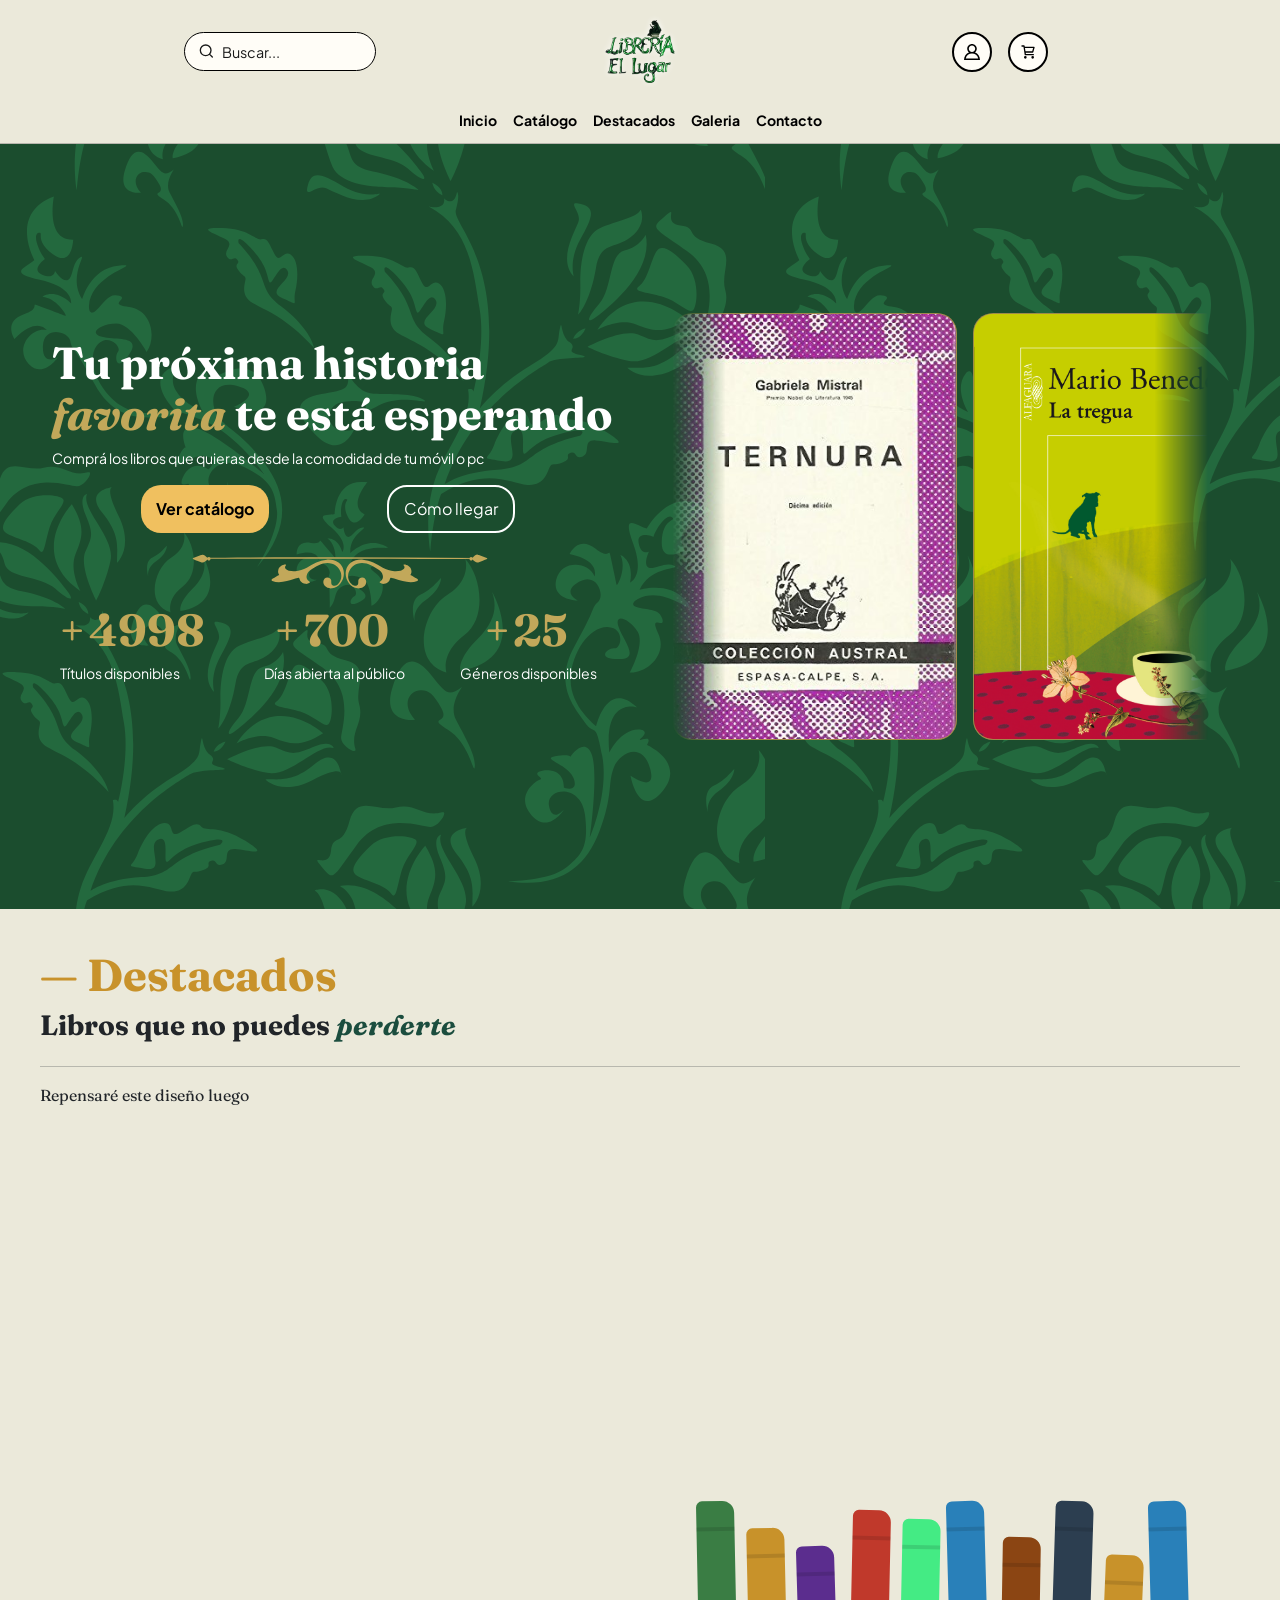
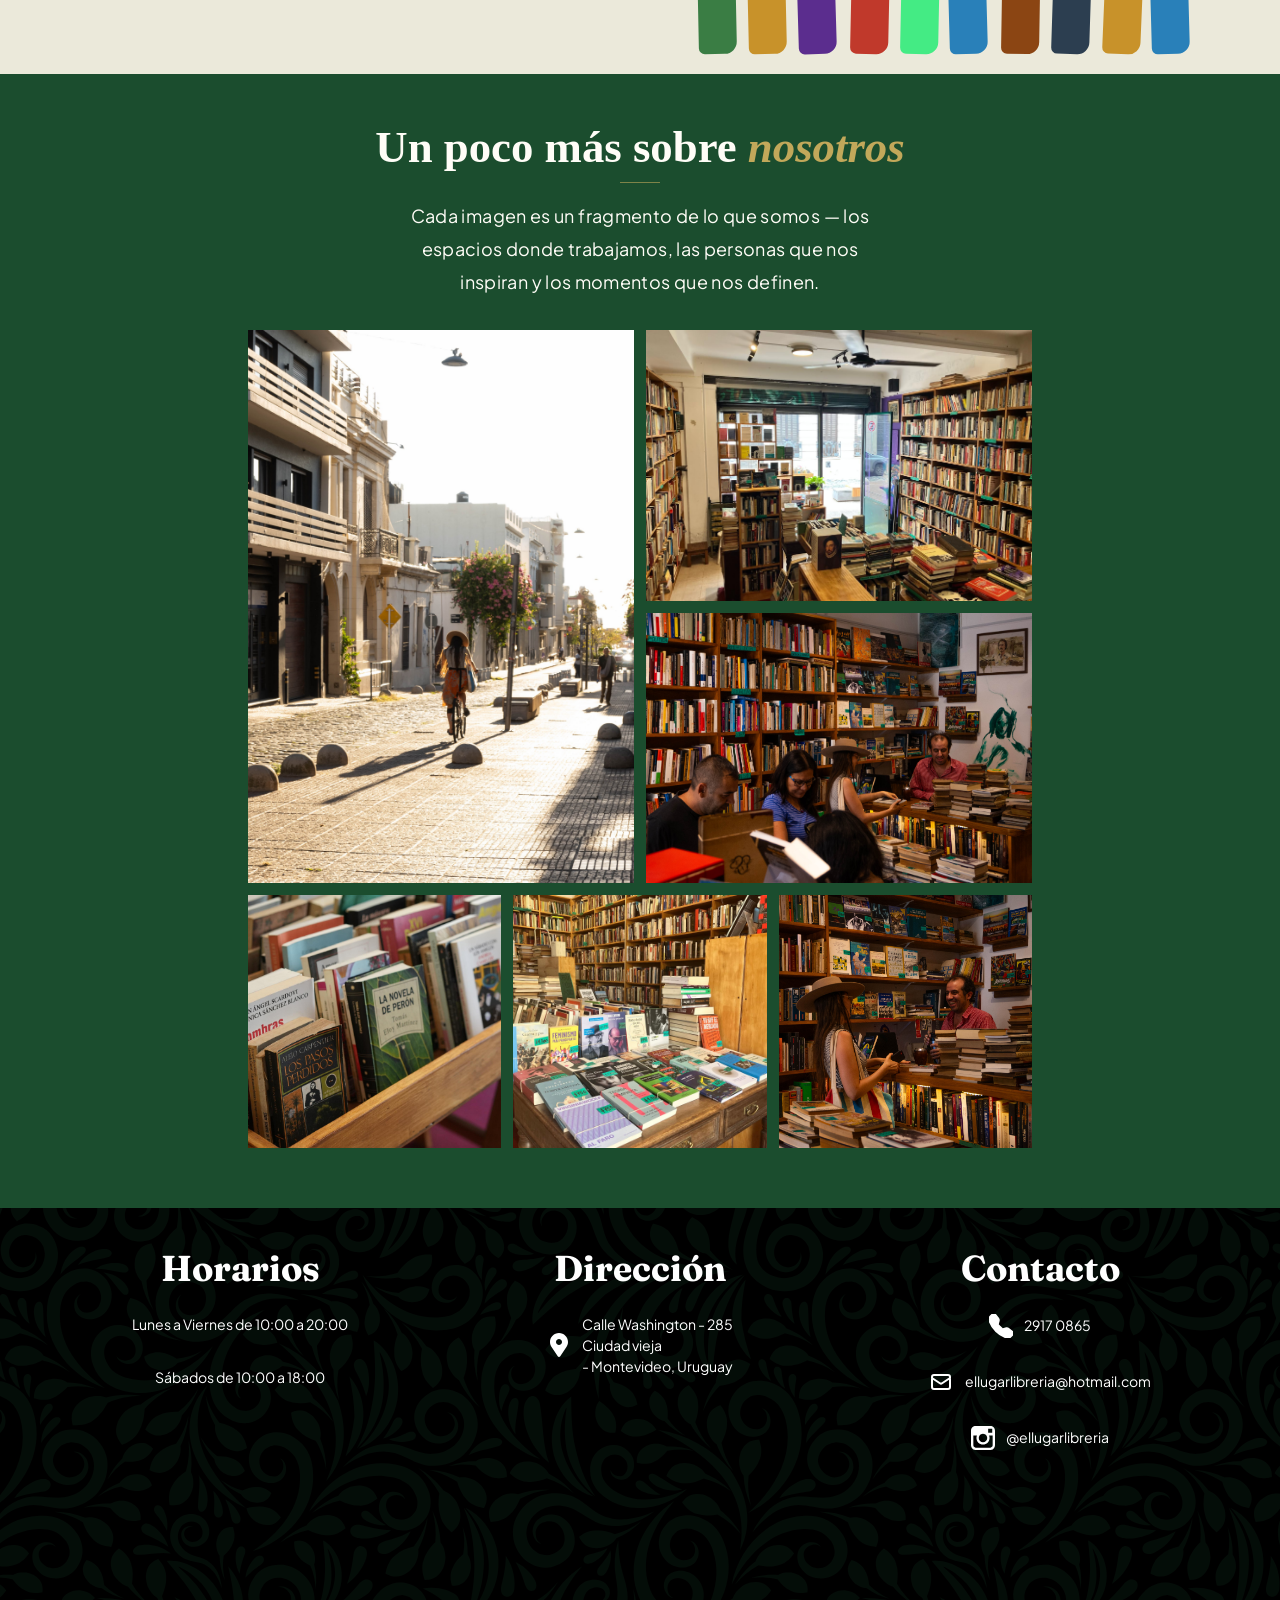
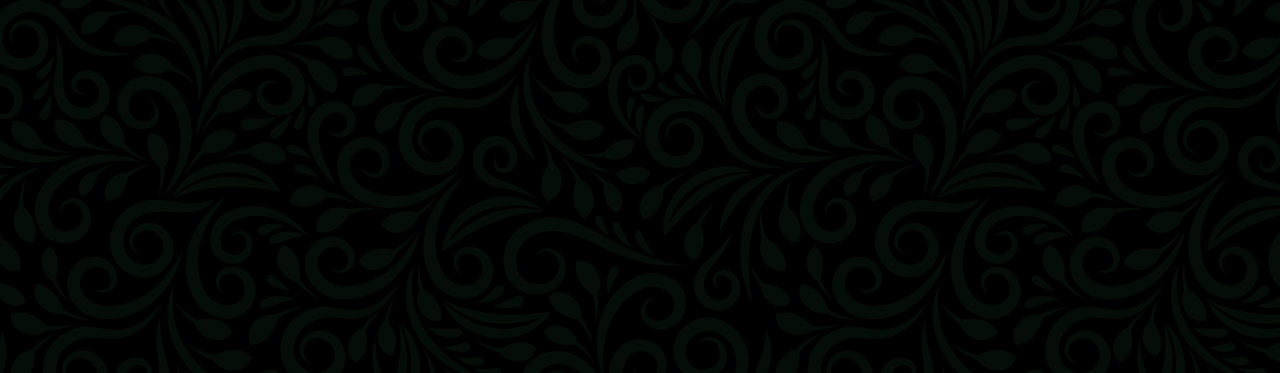
==== docs/index.html @ 85ec0be9 "Added description box for books" ====
<!DOCTYPE html>
<html lang="en">
<head>
    <meta charset="UTF-8">
    <meta name="viewport" content="width=device-width, initial-scale=1.0">
    <title>Librería | El Lugar</title>
    <link rel="icon" href="Resources/logos/libreriasimple.jpg" type="image/png">

    
    <link rel="preconnect" href="https://fonts.googleapis.com">
    <link rel="preconnect" href="https://fonts.gstatic.com" crossorigin>
    <link href="https://fonts.googleapis.com/css2?family=Fraunces:ital,opsz,wght@0,9..144,100..900;1,9..144,100..900&family=Plus+Jakarta+Sans:ital,wght@0,200..800;1,200..800&display=swap" rel="stylesheet">

    <link href="https://cdn.jsdelivr.net/npm/bootstrap@5.3.8/dist/css/bootstrap.min.css" rel="stylesheet">
    
    <link rel="stylesheet" href="src/css/components.css">
    <link rel="stylesheet" href="src/css/modal.css">
    <link rel="stylesheet" href="src/css/header.css">
    <link rel="stylesheet" href="src/css/index.css">

    <link href="https://unpkg.com/aos@2.3.1/dist/aos.css" rel="stylesheet">

</head>
<body>
    <header class="main-nav">
        <section class="header-container" id="header">
            <div class="header-container">
                <form class="searchbar-form" id="searchForm">
                    <button type="button">
                        <svg width="17" height="16" fill="none" xmlns="http://www.w3.org/2000/svg" role="img" aria-labelledby="search">
                            <path d="M7.667 12.667A5.333 5.333 0 107.667 2a5.333 5.333 0 000 10.667zM14.334 14l-2.9-2.9" stroke="currentColor" stroke-width="1.333" stroke-linecap="round" stroke-linejoin="round"></path>
                        </svg>
                    </button>
                    <input class="search-input" id="indexSearchInput" placeholder="Buscar..." required="" type="text" autocomplete="off">
                    <button class="reset" type="reset">
                        <svg xmlns="http://www.w3.org/2000/svg" class="h-6 w-6" fill="none" viewBox="0 0 24 24" stroke="currentColor" stroke-width="2">
                            <path stroke-linecap="round" stroke-linejoin="round" d="M6 18L18 6M6 6l12 12"></path>
                        </svg>
                    </button>
                    <div class="search-suggestions-dropdown" id="suggestionsDropdown"></div>
                </form>
            </div>
            <div class="logo-container">
                <img src="Resources/logos/libreriaElLugar.png" alt="Libreria El Lugar">
            </div>
            <div class="header-container">
                <button class="icon-container" id="profileBtn" data-bs-toggle="modal" data-bs-target="#formModal">
                    <svg class="icon" viewBox="324 1999 20 20" xmlns="http://www.w3.org/2000/svg" role="img" aria-labelledby="profile">
                        <path fill="currentColor" d="M334,2011 C337.785,2011 340.958,2013.214 341.784,2017 L326.216,2017 C327.042,2013.214 330.215,2011 334,2011 M330,2005 C330,2002.794 331.794,2001 334,2001 C336.206,2001 338,2002.794 338,2005 C338,2007.206 336.206,2009 334,2009 C331.794,2009 330,2007.206 330,2005 M337.758,2009.673 C339.124,2008.574 340,2006.89 340,2005 C340,2001.686 337.314,1999 334,1999 C330.686,1999 328,2001.686 328,2005 C328,2006.89 328.876,2008.574 330.242,2009.673 C326.583,2011.048 324,2014.445 324,2019 L344,2019 C344,2014.445 341.417,2011.048 337.758,2009.673"/>
                    </svg>
                </button>
                <div class="icon-container uC" id="cartBtn">
                    <svg class="icon" viewBox="0 0 24 24" xmlns="http://www.w3.org/2000/svg" role="img" aria-labelledby="cart">
                        <path d="M6.29977 5H21L19 12H7.37671M20 16H8L6 3H3M9 20C9 20.5523 8.55228 21 8 21C7.44772 21 7 20.5523 7 20C7 19.4477 7.44772 19 8 19C8.55228 19 9 19.4477 9 20ZM20 20C20 20.5523 19.5523 21 19 21C18.4477 21 18 20.5523 18 20C18 19.4477 18.4477 19 19 19C19.5523 19 20 19.4477 20 20Z" stroke="currentColor" stroke-width="2" stroke-linecap="round" stroke-linejoin="round"/>
                    </svg>
                </div>
            </div>
        </section>
        <nav class="sub-nav">
            <ul class="sub-nav">
                <li class="nav-item"><a href="#inicio">Inicio</a></li>
                <li class="nav-item"><a href="catalogue.php">Catálogo</a></li>
                <li class="nav-item"><a href="#destacados">Destacados</a></li>
                <li class="nav-item"><a href="#galeria">Galeria</a></li>
                <li class="nav-item"><a href="#contacto">Contacto</a></li>
            </ul>
        </nav>
    </header>
    <main>
        <section class="main-section" id="inicio">
            <section class="container two-parter">
                <h1 data-aos="fade-right">Tu próxima historia<span style="color: #C2A85A; font-weight: bold;" data-aos="fade-right"> <i>favorita</i> </span> te está esperando</h1>
                <p data-aos="fade-up">Comprá los libros que quieras desde la comodidad de tu móvil o pc</p>
                <div class="row" style="margin-top: 15px;" data-aos="fade-up">
                    <button class="button" id="btnCatalogue">Ver catálogo</button>
                    <button class="button" id="btnLocation" onclick='window.location.href = "#contacto"'>Cómo llegar</button>
                </div>
                <div class="floral-hr-container" data-aos="fade-up">
                    <svg class="floral-hr" viewBox="0 0 132 20" xmlns="http://www.w3.org/2000/svg" fill="currentColor"><g transform="matrix(1.4114917,0,0,1.4114917,-72.655948,-241.74404)"><path d="m 76.903603,181.34595 c 2.324894,0.93715 4.793986,-0.0405 7.050882,-0.68554 0.236537,-0.0677 1.141941,-0.44926 1.351491,-0.32226 0.188384,0.1143 0.293688,0.79878 0.457729,1.00859 0.370682,0.47387 0.968111,0.81439 1.5621,0.90196 0.463815,0.0685 0.963084,-0.0328 1.325298,-0.3302 0.0471,-0.0386 0.09393,-0.0836 0.110067,-0.14234 0.04339,-0.15663 -0.13679,-0.27279 -0.276754,-0.35481 -1.459442,-0.85487 -0.627063,-2.76595 0.461169,-3.51499 2.061368,-1.41869 4.374091,-2.76966 6.788679,-2.01771 2.652977,0.82629 3.995737,4.25556 1.895739,6.38202 -0.277283,0.28072 -0.615421,0.52334 -1.004623,0.58869 -0.389202,0.0654 -0.832643,-0.0852 -1.022614,-0.431 -0.223838,-0.40693 -0.04551,-0.92075 -0.160867,-1.37054 -0.209285,-0.81519 -1.43219,-1.05093 -2.037821,-0.4662 -0.605366,0.58473 -0.537368,1.6547 0.01773,2.28706 0.555361,0.63235 1.466321,0.86227 2.302934,0.77099 2.173552,-0.23759 3.766873,-2.48179 3.734329,-4.66804 -0.0048,-0.31512 -0.03784,-0.6313 -0.101336,-0.94086 -0.202406,-0.98848 -0.779991,-1.88595 -1.585912,-2.49079 -0.943504,-0.70829 -2.152386,-0.98292 -3.317081,-0.948 -0.141023,0.004 -0.281782,0.0114 -0.421217,0.0249 -2.265627,0.21855 -4.372504,1.27185 -6.262952,2.549 -1.135856,0.59346 -2.32066,1.0332 -3.630083,1.06521 -0.659871,0.0161 -1.330854,0.0132 -1.979084,-0.11218 -0.561975,-0.10875 -1.757891,-0.83661 -0.989277,-1.64227 0.126736,-0.13282 0.04868,-0.33179 -0.118533,-0.32597 -0.964406,0.0341 -1.957652,0.57626 -2.252133,1.68619 -0.07779,0.29342 -0.08996,0.6051 -0.02646,0.90276 0.05556,0.26035 0.245534,0.48419 0.29898,0.72046 -0.709348,0.25612 -1.297782,0.79904 -1.98755,1.11178 -0.334963,0.1524 -0.683948,0.56197 -0.182828,0.76412 z"/><path d="m 122.57545,181.34595 c -2.3249,0.93715 -4.79399,-0.0405 -7.05088,-0.68554 -0.23654,-0.0677 -1.14194,-0.44926 -1.35149,-0.32226 -0.18839,0.1143 -0.29369,0.79878 -0.45773,1.00859 -0.37068,0.47387 -0.96811,0.81439 -1.5621,0.90196 -0.46382,0.0685 -0.96309,-0.0328 -1.3253,-0.3302 -0.0471,-0.0386 -0.0939,-0.0836 -0.11007,-0.14234 -0.0434,-0.15663 0.13679,-0.27279 0.27702,-0.35481 1.45944,-0.85487 0.62706,-2.76595 -0.46143,-3.51499 -2.06137,-1.41869 -4.37409,-2.76966 -6.78868,-2.01771 -2.65298,0.82629 -3.995739,4.25556 -1.89574,6.38202 0.27728,0.28072 0.61542,0.52334 1.00462,0.58869 0.3892,0.0654 0.83265,-0.0852 1.02262,-0.431 0.22383,-0.40693 0.0455,-0.92075 0.16086,-1.37054 0.20929,-0.81519 1.43219,-1.05093 2.03756,-0.4662 0.60537,0.58473 0.53737,1.6547 -0.0177,2.28706 -0.55536,0.63235 -1.46632,0.86227 -2.30293,0.77099 -2.17355,-0.23759 -3.766874,-2.48179 -3.73433,-4.66804 0.005,-0.31512 0.0378,-0.6313 0.10134,-0.94086 0.2024,-0.98848 0.77999,-1.88595 1.58591,-2.49079 0.9435,-0.70829 2.15238,-0.98292 3.31708,-0.948 0.14129,0.004 0.28178,0.0114 0.42122,0.0249 2.26589,0.21855 4.3725,1.27185 6.26295,2.549 1.13585,0.59346 2.32066,1.0332 3.63008,1.06521 0.65987,0.0161 1.33086,0.0132 1.97908,-0.11218 0.56198,-0.10875 1.7579,-0.83661 0.98928,-1.64227 -0.12673,-0.13282 -0.0487,-0.33179 0.11853,-0.32597 0.96441,0.0341 1.95766,0.57626 2.25214,1.68619 0.0778,0.29342 0.09,0.6051 0.0265,0.90276 -0.0556,0.26035 -0.24554,0.48419 -0.29898,0.72046 0.70934,0.25612 1.29778,0.79904 1.98755,1.11178 0.33549,0.1524 0.68447,0.56197 0.18309,0.76412 z"/><path d="m 143.64184,174.21066 c -0.51382,-0.118 -1.21285,-0.13044 -1.85923,-0.13626 -15.73662,-0.14472 -31.48303,-0.20029 -47.226271,-0.20029 -3.020748,-0.003 -6.041761,-0.0135 -9.062509,-0.0135 -5.11757,0 -10.390981,0.009 -15.567024,0.0474 -2.633663,0.0196 -5.267061,0.0468 -7.898871,0.0847 -1.355725,0.0196 -2.711185,0.0418 -4.066117,0.0672 -0.874183,0.0164 -2.571221,-0.0569 -3.169708,0.17515 0.456671,0.10981 1.174221,0.0971 1.74625,0.0971 15.989829,0 31.979658,0.0111 47.96949,0.0167 6.43413,0.002 12.84737,0.0339 19.27251,0.0505 6.66036,0.0175 13.335,0.0344 19.96599,-0.16192 -0.0336,-0.01 -0.0685,-0.0183 -0.10451,-0.0267 z"/><path d="m 56.345214,174.71284 c 0.104775,-0.0955 0.210079,-0.18812 0.323586,-0.27728 0.03122,-0.031 0.068,-0.0598 0.107685,-0.0876 0.0013,-0.0138 -2.65e-4,-0.0278 -0.0074,-0.0418 -0.01588,-0.031 -0.04445,-0.0598 -0.07356,-0.0889 -0.121972,-0.0968 -0.234685,-0.19738 -0.34581,-0.30136 -0.26035,-0.24315 -0.927894,-0.92128 -1.455208,-0.85937 -0.145786,0.0172 -0.276754,0.0659 -0.404284,0.11377 -0.410104,0.15399 -0.820208,0.30798 -1.230577,0.46196 l -0.615156,0.23099 c -0.285221,0.10715 -0.602192,0.15134 -0.752475,0.36115 -0.06403,0.0894 -0.03545,0.16087 0.07461,0.2294 0.178064,0.11059 0.405341,0.17859 0.623093,0.25056 0.228336,0.0754 0.443442,0.16615 0.662782,0.25161 0.408516,0.15928 0.817033,0.31856 1.225285,0.47811 0.127,0.0495 0.25744,0.10001 0.40296,0.11906 0.526786,0.0685 1.201473,-0.60087 1.464469,-0.84032 z"/><path d="m 57.463872,174.34057 c -0.0016,0.31301 -0.233362,0.56542 -0.517789,0.56357 -0.284163,-0.002 -0.513292,-0.25718 -0.51144,-0.57045 0.0016,-0.313 0.233627,-0.56541 0.51779,-0.56356 0.284162,0.002 0.513027,0.25718 0.511439,0.57044 z"/><path d="m 140.12235,174.69776 c -0.10477,-0.0955 -0.21008,-0.18812 -0.32358,-0.27728 -0.0312,-0.031 -0.068,-0.0598 -0.10769,-0.0876 -0.003,-0.0138 2.6e-4,-0.0278 0.007,-0.0418 0.0159,-0.031 0.0445,-0.0598 0.0736,-0.0889 0.12198,-0.0968 0.23469,-0.19738 0.34581,-0.30136 0.26035,-0.24316 0.9279,-0.92128 1.45521,-0.85937 0.14579,0.0172 0.27676,0.0659 0.40428,0.11377 0.41011,0.15399 0.82021,0.30798 1.23058,0.46196 l 0.61516,0.23098 c 0.28522,0.10716 0.60219,0.15135 0.75247,0.36116 0.064,0.0892 0.0357,0.16087 -0.0746,0.22913 -0.17806,0.1106 -0.40534,0.17859 -0.62309,0.25056 -0.22834,0.0754 -0.44345,0.16616 -0.66278,0.25162 -0.40852,0.15928 -0.81704,0.31856 -1.22529,0.4781 -0.127,0.0495 -0.25744,0.10001 -0.40296,0.11906 -0.52652,0.0691 -1.20147,-0.60034 -1.46447,-0.84005 z"/><path d="m 139.00369,174.32549 c 0.003,0.31327 0.23336,0.56542 0.51779,0.56356 0.28416,-0.002 0.51329,-0.25717 0.51144,-0.57044 -0.003,-0.31326 -0.23336,-0.56541 -0.51779,-0.56356 -0.2839,0.002 -0.51303,0.25744 -0.51144,0.57044 z"/></g></svg>
                </div>
                <div class="row" data-aos="fade-up">
                    <div class="container cifras-container">
                        <h1 class="cifras">+<span class="cifra">5000</span></h1>
                        <p>Títulos <br>disponibles</p>
                    </div>
                    <div class="container cifras-container">
                        <h1 class="cifras">+<span class="cifra">700</span></h1>
                        <p>Días abierta<br> al público</p>
                    </div>
                    <div class="container cifras-container">
                        <h1 class="cifras">+<span class="cifra">25</span></h1>
                        <p>Géneros <br>disponibles</p>
                    </div>
                </div>
                
                </div>
            </section>
            <aside class="container two-parter hide" style="display: flex; align-items: center;" data-aos="fade-left">
                <div class="carousel-wrapper">
                    <div class="product-row" id="row">
                        <div class="card"><img src="Resources/libros/ternura.png"></div> 
                        <div class="card"><img src="Resources/libros/latregua.png"></div>
                        <div class="card"><img src="Resources/libros/Asangrefria.png"></div> 
                        <div class="card"><img src="Resources/libros/cuentoscompletos.png"></div> 
                        <div class="card"><img src="Resources/libros/laciudadmariolevrero.png"></div>
                    </div>
                </div>
            </aside>
        </section>

        

        <section class="main-section" id="destacados">
            <header class="section-header" data-aos="fade-right">
                <h1>— Destacados</h1> 
            </header>
            <div class="section-title" data-aos="fade-up-right">
                <h3 style="font-weight: bold;">Libros que no puedes <span style="color: #1B4D3E;"><i>perderte</i></span></h3>
                
            </div>
            <hr>
            Repensaré este diseño luego

            <div class="books-illustration" id="books-shelf" data-aos="fade-up">
                <div class="books-illustration" id="books-shelf">
                <div class="book" style="background: rgb(58,125,68); width: 3vw; height: 17vh; transform: rotate(-1.16deg);"><hr style="color: rgba(0, 0, 0, 0.473); border: 2px solid;"></div>
                <div class="book" style="background: rgb(200,146,42); width: 3vw; height: 14vh; transform: rotate(-1.30deg);"><hr style="color: rgba(0, 0, 0, 0.473); border: 2px solid;"></div>
                <div class="book" style="background: rgb(91,45,142); width: 3vw; height: 12vh; transform: rotate(-1.69deg);"><hr style="color: rgba(0, 0, 0, 0.473); border: 2px solid;"></div>
                <div class="book" style="background: rgb(192,57,43); width: 3vw; height: 16vh; transform: rotate(1.23deg);"><hr style="color: rgba(0, 0, 0, 0.473); border: 2px solid;"></div>
                <div class="book" style="background: rgb(68, 235, 132); width: 3vw; height: 15vh; transform: rotate(1.17deg);"><hr style="color: rgba(0, 0, 0, 0.473); border: 2px solid;"></div>
                <div class="book" style="background: rgb(41,128,185); width: 3vw; height: 17vh; transform: rotate(-1.58deg);"><hr style="color: rgba(0, 0, 0, 0.473); border: 2px solid;"></div>
                <div class="book" style="background: rgb(139,69,19); width: 3vw; height: 13vh; transform: rotate(0.95deg);"><hr style="color: rgba(0, 0, 0, 0.473); border: 2px solid;"></div>
                <div class="book" style="background: rgb(44,62,80); width: 3vw; height: 17vh; transform: rotate(1.82deg);"><hr style="color: rgba(0, 0, 0, 0.473); border: 2px solid;"></div>
                <div class="book" style="background: rgb(200,146,42); width: 3vw; height: 11vh; transform: rotate(2.39deg);"><hr style="color: rgba(0, 0, 0, 0.473); border: 2px solid;"></div>
                <div class="book" style="background: rgb(41,128,185); width: 3vw; height: 17vh; transform: rotate(-1.58deg);"><hr style="color: rgba(0, 0, 0, 0.473); border: 2px solid;"></div>
            </div>
        </section>

        <section class="main-section gallery-section" id="galeria">
            <div class="gallery-wrap">
            <header class="gallery-header" data-aos="fade-down" data-aos-duration="700">
                <h1 class="gallery-title">Un poco más sobre <span>nosotros</span></h1>
                <div class="gallery-rule"></div>
                <p class="gallery-intro">Cada imagen es un fragmento de lo que somos — los espacios donde trabajamos, las personas que nos inspiran y los momentos que nos definen.</p>
            </header>

            <div class="gallery-grid">
                <div class="gallery-cell tall" data-aos="fade-right" data-aos-duration="800" data-aos-delay="0">
                <img src="Resources/gallery/bicicleta.jpg"/>
                <div class="gallery-veil">
                    <span class="gallery-caption">Un entorno agradable</span>
                </div>
                </div>
                <div style="display:flex; flex-direction:column; gap:12px;">
                <div class="gallery-cell" data-aos="fade-left" data-aos-duration="800" data-aos-delay="100">
                    <img src="Resources/gallery/aereotrasero.jpg"/>
                    <div class="gallery-veil">
                    <span class="gallery-caption">Fundada en 2024</span>
                    </div>
                </div>
                <div class="gallery-cell" data-aos="fade-left" data-aos-duration="800" data-aos-delay="200">
                    <img src="Resources/gallery/fondoLibreria.jpg"/>
                    <div class="gallery-veil">
                    <span class="gallery-caption">Libros nuevos y usados</span>
                    </div>
                </div>
                </div>
            </div>

            <div class="gallery-row2">
                <div class="gallery-cell square" data-aos="zoom-in" data-aos-duration="700" data-aos-delay="0">
                <img src="Resources/gallery/libros1.jpg"/>
                <div class="gallery-veil">
                    <span class="gallery-caption">Mesa de ofertas</span>
                </div>
                </div>
                <div class="gallery-cell square" data-aos="zoom-in" data-aos-duration="700" data-aos-delay="100">
                <img src="Resources/gallery/fotoPrincipal.jpg"/>
                <div class="gallery-veil">

                    <span class="gallery-caption">Novedades</span>
                </div>
                </div>
                <div class="gallery-cell square" data-aos="zoom-in" data-aos-duration="700" data-aos-delay="200">
                <img src="Resources/gallery/risa.jpg"/>
                <div class="gallery-veil">
                    <span class="gallery-caption">Buenas recomendaciones</span>
                </div>
                </div>
            </div>

        </section>
        
        <section class="main-section contact-section" id="contacto">
            <main class="contact-body">
                <div class="contact-container">
                    <h2>Horarios</h2>
                    <p>Lunes a Viernes de 10:00 a 20:00</p>
                    <p>Sábados de 10:00 a 18:00</p>
                </div>
                <div class="contact-container">
                    <h2>Dirección</h2>
                    <a href="https://maps.app.goo.gl/psVzBrbYacXtLs2i9" style="all: unset; cursor: pointer;">
                        <p><img src="Resources/icons/ubicacion.svg">Calle Washington - 285 <br> Ciudad vieja <br> -  Montevideo, Uruguay</p>
                    </a>
                    
                </div>
                <div class="contact-container">
                    <h2>Contacto</h2>
                    <p><img src="Resources/icons/telefono.svg">2917 0865</p>
                    <p><img src="Resources/icons/mail-svgrepo-com.svg">ellugarlibreria@hotmail.com</p>
                    <a href="https://www.google.com/url?sa=t&source=web&rct=j&opi=89978449&url=https://www.instagram.com/ellugarlibreria/&ved=2ahUKEwjBpOvwz5mVAxX4p5UCHb9rGScQFnoECBAQAQ&usg=AOvVaw2tkuVRdhbCB5s6XfflUZg1"><p><img src="Resources/icons/instagram-svgrepo-com.svg">@ellugarlibreria</p></a>
                    <div class="media-nav"></div>
                </div>
                
            </main>
            <div class="map-container">
                <iframe src="https://www.google.com/maps/embed?pb=!1m18!1m12!1m3!1d13088.041158001455!2d-56.217392392587996!3d-34.9061912911164!2m3!1f0!2f0!3f0!3m2!1i1024!2i768!4f13.1!3m3!1m2!1s0x959f7f003e8676e3%3A0x4e95ab7bbfc001b9!2sLibrer%C3%ADa%20El%20Lugar!5e0!3m2!1sen!2suy!4v1775761283451!5m2!1sen!2suy" width="600" height="450" style="border:0;" allowfullscreen="" loading="lazy" referrerpolicy="no-referrer-when-downgrade"></iframe>                              
            </div>
        </section>
    </main>

    <!--________________SUCCESS NOTIFICATION____________-->
    <div id="successNotification" class="notification success-notification">
        <div class="notification-content">
            <svg class="notification-icon success-icon" viewBox="0 0 24 24" fill="none" stroke="currentColor" stroke-width="2">
                <path d="M22 11.08V12a10 10 0 1 1-5.93-9.14"></path>
                <polyline points="22 4 12 14.01 9 11.01"></polyline>
            </svg>
            <div class="notification-text">
                <h3>¡Éxito!</h3>
                <p id="successMessage"></p>
            </div>
        </div>
    </div>

    <!--________________ERROR NOTIFICATION____________-->
    <div id="errorNotification" class="notification error-notification">
        <div class="notification-content">
            <svg class="notification-icon error-icon" viewBox="0 0 24 24" fill="none" stroke="currentColor" stroke-width="2">
                <circle cx="12" cy="12" r="10"></circle>
                <line x1="12" y1="8" x2="12" y2="12"></line>
                <line x1="12" y1="16" x2="12.01" y2="16"></line>
            </svg>
            <div class="notification-text">
                <h3>Error</h3>
                <p id="errorMessage"></p>
            </div>
        </div>
    </div>

    <!--________________FORM MODAL____________-->
    <div class="modal fade form-modal-bg" id="formModal" tabindex="-1" role="dialog" aria-labelledby="formModalLabel" aria-hidden="true">
        <div class="modal-dialog form-modal-dialog modal-xl modal-dialog-centered" role="document">
            <div class="modal-content">
                <div class="modal-body p-0">
                    <nav class="modal-nav">
                        <div class="modal-tabs">
                            <button class="button active" id="registerTab">Registrarse</button>
                            <button class="button" id="loginTab">Iniciar sesión</button>
                        </div>
                        
                        <button class="modal-close unsetter" data-bs-dismiss="modal" aria-label="Cerrar">
                            <svg xmlns="http://www.w3.org/2000/svg" width="18" height="18" viewBox="0 0 24 24" fill="none" stroke="currentColor" stroke-width="2" stroke-linecap="round" stroke-linejoin="round">
                                <line x1="18" y1="6" x2="6" y2="18"/><line x1="6" y1="6" x2="18" y2="18"/>
                            </svg>
                        </button>
                    </nav>

                    <div class="register active">

                        <header class="header">
                            <h1>Crea tu cuenta</h1>
                            <p>Registrate y descubre miles de títulos a un clic de distancia.</p>
                        </header>

                        <form id="registerForm" method="POST" action="php/scripts/registrar.php">
                            <input type="hidden" name="formtype" value="register">

                            <div class="row">
                                <div class="column">
                                    <label for="nombre">Nombre</label>
                                    <input class="form-input" type="text" id="nombre" name="nombre" placeholder="Tu nombre...">
                                </div>

                                <div class="column">
                                    <label for="apellido">Apellido</label>
                                    <input class="form-input" type="text" id="apellido" name="apellido" placeholder="Tu apellido...">
                                </div>
                            </div>

                            <div class="row">
                                <div class="column">
                                    <label for="email">Correo electrónico</label>
                                    <input class="form-input" type="email" id="email" name="email" placeholder="Tu email...">
                                </div>
                            </div>

                            <div class="row">
                                <div class="column">
                                    <label for="password">Contraseña</label>
                                    <input class="form-input" type="password" id="password" name="password" placeholder="••••••••">
                                </div>
                            </div>

                            <div class="row justify-content-center">
                                <input class="button2" type="submit" value="Crear Cuenta">
                            </div>
                        </form>

                    </div>

                    <div class="login">

                        <header class="header">
                            <h1>Bienvenido de nuevo</h1>
                            <p>Inicia sesión para acceder a tu biblioteca.</p>
                        </header>

                        <form id="loginForm" method="POST" action="php/scripts/loguear.php">
                            <input type="hidden" name="formtype" value="login">
                            <div class="row">
                                <div class="column">
                                    <label for="login-email">Correo electrónico</label>
                                    <input class="form-input" type="email" id="login-email" name="email" placeholder="Tu email...">
                                </div>
                            </div>

                            <div class="row">
                                <div class="column">
                                    <label for="login-password">Contraseña</label>
                                    <input class="form-input" type="password" id="login-password" name="password" placeholder="••••••••">
                                </div>
                            </div>

                            <div class="row justify-content-center">
                                <input class="button2" type="submit" value="Iniciar Sesión">
                            </div>
                        </form>

                    </div>
                </div>
            </div>
        </div>
    </div>

    <!--________________USER DASHBOARD MODAL____________-->
        <div class="modal fade" id="userDashboardModal" tabindex="-1" role="dialog" aria-hidden="true">
            <div class="modal-dialog modal-dialog-centered" role="document">
                <div class="modal-content dashboard-modal">
                    <button class="modal-close" data-bs-dismiss="modal" aria-label="Cerrar">
                        <svg xmlns="http://www.w3.org/2000/svg" width="18" height="18" viewBox="0 0 24 24" fill="none" stroke="currentColor" stroke-width="2" stroke-linecap="round" stroke-linejoin="round">
                            <line x1="18" y1="6" x2="6" y2="18"/><line x1="6" y1="6" x2="18" y2="18"/>
                        </svg>
                    </button>
                    <div class="dashboard-header">
                        <div class="dashboard-icon">
                            <svg xmlns="http://www.w3.org/2000/svg" width="48" height="48" viewBox="0 0 24 24" fill="none" stroke="#C8922B" stroke-width="1.5" stroke-linecap="round" stroke-linejoin="round">
                                <path d="M20 21v-2a4 4 0 0 0-4-4H8a4 4 0 0 0-4 4v2"></path>
                                <circle cx="12" cy="7" r="4"></circle>
                            </svg>
                        </div>
                        <h2 id="userGreeting">Bienvenido</h2>
                        <p id="userEmail"></p>
                    </div>
                    <div class="dashboard-divider"></div>
                    <div class="dashboard-actions">
                        <button class="dashboard-btn logout-btn" id="logoutBtn">
                            <svg xmlns="http://www.w3.org/2000/svg" width="20" height="20" viewBox="0 0 24 24" fill="none" stroke="currentColor" stroke-width="2" stroke-linecap="round" stroke-linejoin="round">
                                <path d="M9 21H5a2 2 0 0 1-2-2V5a2 2 0 0 1 2-2h4"></path>
                                <polyline points="16 17 21 12 16 7"></polyline>
                                <line x1="21" y1="12" x2="9" y2="12"></line>
                            </svg>
                            Cerrar sesión
                        </button>
                        <button class="dashboard-btn delete-btn" id="deleteBtn">
                            <svg xmlns="http://www.w3.org/2000/svg" width="20" height="20" viewBox="0 0 24 24" fill="none" stroke="currentColor" stroke-width="2" stroke-linecap="round" stroke-linejoin="round">
                                <polyline points="3 6 5 6 21 6"></polyline>
                                <path d="M19 6v14a2 2 0 0 1-2 2H7a2 2 0 0 1-2-2V6m3 0V4a2 2 0 0 1 2-2h4a2 2 0 0 1 2 2v2"></path>
                                <line x1="10" y1="11" x2="10" y2="17"></line>
                                <line x1="14" y1="11" x2="14" y2="17"></line>
                            </svg>
                            Eliminar cuenta
                        </button>
                    </div>
                </div>
            </div>
        </div>

    <!--________________DELETE ACCOUNT CONFIRMATION MODAL____________-->
    <div class="modal fade" id="deleteConfirmModal" tabindex="-1" role="dialog" aria-hidden="true">
        <div class="modal-dialog modal-dialog-centered" role="document">
            <div class="modal-content dashboard-modal">
                <button class="modal-close" data-bs-dismiss="modal" aria-label="Cerrar">
                    <svg xmlns="http://www.w3.org/2000/svg" width="18" height="18" viewBox="0 0 24 24" fill="none" stroke="currentColor" stroke-width="2" stroke-linecap="round" stroke-linejoin="round">
                        <line x1="18" y1="6" x2="6" y2="18"/><line x1="6" y1="6" x2="18" y2="18"/>
                    </svg>
                </button>
                <div class="dashboard-header warning-header">
                    <div class="dashboard-icon warning-icon">
                        <svg xmlns="http://www.w3.org/2000/svg" width="48" height="48" viewBox="0 0 24 24" fill="none" stroke="#FF6B6B" stroke-width="1.5" stroke-linecap="round" stroke-linejoin="round">
                            <path d="M10.29 3.86L1.82 18a2 2 0 0 0 1.71 3.05h16.94a2 2 0 0 0 1.71-3.05L13.71 3.86a2 2 0 0 0-3.42 0z"></path>
                            <line x1="12" y1="9" x2="12" y2="13"></line>
                            <line x1="12" y1="17" x2="12.01" y2="17"></line>
                        </svg>
                    </div>
                    <h2 style="color: #FF6B6B;">¿Eliminar cuenta?</h2>
                </div>
                <div class="dashboard-divider"></div>
                <div class="delete-confirm-content">
                    <p>Esta acción es <strong>irreversible</strong>. Se eliminarán todos tus datos y no podrás acceder a tu cuenta nuevamente.</p>
                    <form id="deleteConfirmForm">
                        <div class="form-group">
                            <label for="deletePassword">Ingresa tu contraseña para confirmar:</label>
                            <input type="password" id="deletePassword" class="form-input" placeholder="Tu contraseña..." required>
                        </div>
                        <div class="delete-confirm-buttons">
                            <button type="button" class="cancel-btn" data-bs-dismiss="modal">Cancelar</button>
                            <button type="submit" class="delete-btn delete-btn-danger">
                                <svg xmlns="http://www.w3.org/2000/svg" width="20" height="20" viewBox="0 0 24 24" fill="none" stroke="currentColor" stroke-width="2" stroke-linecap="round" stroke-linejoin="round">
                                    <polyline points="3 6 5 6 21 6"></polyline>
                                    <path d="M19 6v14a2 2 0 0 1-2 2H7a2 2 0 0 1-2-2V6m3 0V4a2 2 0 0 1 2-2h4a2 2 0 0 1 2 2v2"></path>
                                    <line x1="10" y1="11" x2="10" y2="17"></line>
                                    <line x1="14" y1="11" x2="14" y2="17"></line>
                                </svg>
                                Eliminar definitivamente
                            </button>
                        </div>
                    </form>
                </div>
            </div>
        </div>
    </div>

    <!--________________ADMIN PANEL MODAL____________-->
    <div class="modal fade" id="adminPanelModal" tabindex="-1" role="dialog" aria-hidden="true">
        <div class="modal-dialog modal-dialog-centered modal-lg" role="document">
            <div class="modal-content dashboard-modal">
                <button class="modal-close" data-bs-dismiss="modal" aria-label="Cerrar">
                    <svg xmlns="http://www.w3.org/2000/svg" width="18" height="18" viewBox="0 0 24 24" fill="none" stroke="currentColor" stroke-width="2" stroke-linecap="round" stroke-linejoin="round">
                        <line x1="18" y1="6" x2="6" y2="18"/><line x1="6" y1="6" x2="18" y2="18"/>
                    </svg>
                </button>
                <div class="dashboard-header admin-header">
                    <div class="dashboard-icon admin-icon">
                        <svg xmlns="http://www.w3.org/2000/svg" width="48" height="48" viewBox="0 0 24 24" fill="none" stroke="#C8922B" stroke-width="1.5" stroke-linecap="round" stroke-linejoin="round">
                            <circle cx="12" cy="12" r="1"></circle>
                            <path d="M12 1v6m0 6v4"></path>
                            <path d="M4.22 4.22l4.24 4.24m5.08 5.08l4.24 4.24"></path>
                            <path d="M1 12h6m6 0h4"></path>
                            <path d="M4.22 19.78l4.24-4.24m5.08-5.08l4.24-4.24"></path>
                            <path d="M12 23v-6m0-6v-4"></path>
                            <path d="M19.78 19.78l-4.24-4.24m-5.08-5.08l-4.24-4.24"></path>
                            <path d="M23 12h-6m-6 0h-4"></path>
                            <path d="M19.78 4.22l-4.24 4.24m-5.08 5.08l-4.24 4.24"></path>
                        </svg>
                    </div>
                    <h2 id="adminGreeting">Panel de Administrador</h2>
                    <p>Gestiona la librería</p>
                </div>
                <div class="dashboard-divider"></div>
                <div class="admin-panel-content">
                    <div class="admin-actions">
                        <button class="dashboard-btn admin-btn" id="adminLibrosBtn">
                            <svg xmlns="http://www.w3.org/2000/svg" width="20" height="20" viewBox="0 0 24 24" fill="none" stroke="currentColor" stroke-width="2" stroke-linecap="round" stroke-linejoin="round">
                                <path d="M4 19.5h16M6 12.5h12M6 5.5h12"></path>
                            </svg>
                            Gestionar Libros
                        </button>
                        <button class="dashboard-btn admin-btn" id="adminUsuariosBtn">
                            <svg xmlns="http://www.w3.org/2000/svg" width="20" height="20" viewBox="0 0 24 24" fill="none" stroke="currentColor" stroke-width="2" stroke-linecap="round" stroke-linejoin="round">
                                <path d="M17 21v-2a4 4 0 0 0-4-4H5a4 4 0 0 0-4 4v2"></path>
                                <circle cx="9" cy="7" r="4"></circle>
                                <path d="M23 21v-2a4 4 0 0 0-3-3.87"></path>
                                <path d="M16 3.13a4 4 0 0 1 0 7.75"></path>
                            </svg>
                            Gestionar Usuarios
                        </button>
                        <button class="dashboard-btn admin-btn" id="adminPedidosBtn">
                            <svg xmlns="http://www.w3.org/2000/svg" width="20" height="20" viewBox="0 0 24 24" fill="none" stroke="currentColor" stroke-width="2" stroke-linecap="round" stroke-linejoin="round">
                                <circle cx="9" cy="21" r="1"></circle>
                                <circle cx="20" cy="21" r="1"></circle>
                                <path d="M1 1h4l2.68 13.39a2 2 0 0 0 2 1.61h9.72a2 2 0 0 0 2-1.61L23 6H6"></path>
                            </svg>
                            Ver Pedidos
                        </button>
                    </div>
                </div>
                <div class="dashboard-divider"></div>
                <div class="dashboard-actions">
                    <button class="dashboard-btn logout-btn" id="adminLogoutBtn">
                        <svg xmlns="http://www.w3.org/2000/svg" width="20" height="20" viewBox="0 0 24 24" fill="none" stroke="currentColor" stroke-width="2" stroke-linecap="round" stroke-linejoin="round">
                            <path d="M9 21H5a2 2 0 0 1-2-2V5a2 2 0 0 1 2-2h4"></path>
                            <polyline points="16 17 21 12 16 7"></polyline>
                            <line x1="21" y1="12" x2="9" y2="12"></line>
                        </svg>
                        Cerrar sesión
                    </button>
                </div>
            </div>
        </div>
    </div>

    <script src="https://unpkg.com/aos@2.3.1/dist/aos.js"></script>
    <script src="https://cdn.jsdelivr.net/npm/bootstrap@5.3.8/dist/js/bootstrap.bundle.min.js" integrity="sha384-FKyoEForCGlyvwx9Hj09JcYn3nv7wiPVlz7YYwJrWVcXK/BmnVDxM+D2scQbITxI" crossorigin="anonymous"></script>
    <script src="src/js/index.js"></script>
    <script src="src/js/index_anims.js"></script>
    
</body>
</html>
---- docs/src/css/components.css ----
html{
    scroll-behavior: smooth;
}

*{
    padding: 0;
    margin: 0;
    
}
body{
    width: 100%;
}

h1,h2{
    font-family: "Fraunces", sans-serif;
    line-height: 1.15;
    font-weight: bold !important;
}
h3{font-family: "Fraunces", sans-serif;}
h1{font-size: clamp(24px, 3.5vw, 46px);}
h2{font-size: clamp(18px, 3vw, 36px);}
a{font-size: clamp(12px, 1.1vw, 15px);}
p{font-family: "Plus Jakarta Sans", sans-serif;
  font-size: clamp(12px, 1.1vw, 15px);}

.carousel-wrapper{
    position: relative; 
    padding: 20px;

    border-left: #000 0px solid;
    border-radius: 10px;

    display: flex;
    align-items: center;
    overflow-x: auto;
} 
.product-row{
    display: flex; 
    overflow-x: auto; 
    gap: 1rem; scroll-behavior: smooth; 
    padding: 20px;
    scroll-snap-type: x mandatory;
    mask-image: linear-gradient(
        to right,
        transparent,
        black 3%,
        black 97%,
        transparent
    );

    -webkit-mask-image: linear-gradient(
        to right,
        transparent,
        black 10%,
        black 90%,
        transparent
    );
} 
.product-row::-webkit-scrollbar {
    height: 6px; 
}

.product-row::-webkit-scrollbar-track {
    background: transparent;
}

.product-row::-webkit-scrollbar-thumb {
    background: #c8c5b0;
    border-radius: 999px;
}

.product-row::-webkit-scrollbar-thumb:hover {
    background: #a8a58f;
}
.card{ 
    background-color: #C2A85A;
    flex: 0 0 auto; 
    border-radius: 20px;
    overflow: hidden;
    scroll-snap-align: start;
    
    transition: all 0.3s ease;
}
.carousel-wrapper .card{ 
    width: clamp(150px, 15vw, 300px);
}

.carousel-wrapper .card:hover{
    
    cursor: pointer;
    transform: scale(1.05);
    box-shadow: 0 0 0 5px #C2A85A;
}

.card img{
    width: 100%;
    aspect-ratio: 2 / 3; 
    object-fit: cover;
    display: block;
}
.libroMes .card{
    width: 9vw;
    min-width: unset; 
}
.libroMes>*{
    margin-bottom: 0;
}
.scroll-btn{ 
    position: absolute; 
    top: 50%; transform: translateY(-50%); 
    background: rgba(0,0,0,0.7); 
    border: none; 
    color: white; 
    font-size: 24px; 
    padding: 10px; 
    cursor: pointer; 
    border-radius: 50%; 
} 
.scroll-left{ 
    left: 10px; 
} 
.scroll-right{ 
    right: 10px; 
}

.button{
    all: unset;

    font-family: "Plus Jakarta Sans", sans-serif;
    width: fit-content ;
    padding: 10px 15px;
    border-radius: 20px;
    transition: all 0.3s ease;
}
.button:hover{
    cursor: pointer;
    transform: translateY(-5px);
}

@media (max-width: 768px){
    .button{
        font-size: 0.9rem;
        padding: 5px 10px;
    }
}

/* ---------- NOTIFICATION ---------- */

.notification {
    display: none;
    position: fixed;
    top: 30px;
    right: 30px;
    border-radius: 12px;
    padding: 20px 24px;
    box-shadow: 0 10px 30px rgba(0, 0, 0, 0.2);
    z-index: 9999;
    transform: translateX(400px);
    transition: transform 0.4s cubic-bezier(0.34, 1.56, 0.64, 1);
    font-family: "Plus Jakarta Sans", sans-serif;
    max-width: 400px;
    animation: slideIn 0.4s cubic-bezier(0.34, 1.56, 0.64, 1);
}

.notification.show {
    display: block;
    transform: translateX(0);
    animation: slideIn 0.4s cubic-bezier(0.34, 1.56, 0.64, 1);
}

.notification.hide {
    animation: slideOut 0.4s cubic-bezier(0.34, 1.56, 0.64, 1) forwards;
}

.success-notification {
    background-color: #1B4D3E;
    color: #EBE9DA;
    border-left: 4px solid #4EE89A;
}

.error-notification {
    background-color: #5C2E2E;
    color: #EBE9DA;
    border-left: 4px solid #FF6B6B;
}

@keyframes slideIn {
    from {
        transform: translateX(400px);
        opacity: 0;
    }
    to {
        transform: translateX(0);
        opacity: 1;
    }
}

@keyframes slideOut {
    from {
        transform: translateX(0);
        opacity: 1;
    }
    to {
        transform: translateX(400px);
        opacity: 0;
    }
}

.notification-content {
    display: flex;
    gap: 15px;
    align-items: flex-start;
}

.notification-icon {
    width: 24px;
    height: 24px;
    flex-shrink: 0;
    margin-top: 2px;
}

.success-icon {
    color: #4EE89A;
    animation: checkmark 0.6s cubic-bezier(0.68, -0.55, 0.265, 1.55) 0.2s both;
}

.error-icon {
    color: #FF6B6B;
    animation: errorShake 0.6s cubic-bezier(0.68, -0.55, 0.265, 1.55) 0.2s both;
}

@keyframes checkmark {
    0% {
        transform: scale(0) rotate(-45deg);
        opacity: 0;
    }
    50% {
        transform: scale(1.2) rotate(10deg);
    }
    100% {
        transform: scale(1) rotate(0);
        opacity: 1;
    }
}

@keyframes errorShake {
    0% {
        transform: scale(0) rotate(0deg);
        opacity: 0;
    }
    50% {
        transform: scale(1.2) rotate(-10deg);
    }
    100% {
        transform: scale(1) rotate(0);
        opacity: 1;
    }
}

.notification-text {
    flex: 1;
}

.notification-text h3 {
    margin: 0;
    font-family: "Fraunces", serif;
    font-size: 16px;
    margin-bottom: 4px;
}

.success-notification .notification-text h3 {
    color: #C8922B;
}

.error-notification .notification-text h3 {
    color: #FF6B6B;
}

.notification-text p {
    margin: 0;
    font-size: 14px;
    color: #EBE9DA;
    line-height: 1.4;
}

/* ---------- RESPONSIVE ---------- */

@media (max-width: 768px) {
    .notification {
        top: 20px;
        right: 20px;
        left: 20px;
        max-width: unset;
        padding: 16px 20px;
    }
}
---- docs/src/css/modal.css ----
/* ---------- MODAL ---------- */
.form-modal-bg{
    background-image: url(../../Resources/fondos/flores.svg);
}
.modal-dialog {
    max-width: 1000px;
    width: 90%;
}
.modal-content {
    background-color: #EBE9DA;
    overflow: hidden;
}
.modal-header{
    color: #C8922B;
}
.modal-open{
    padding: none !important;
}
.form-modal-bg .modal-header{
    border-bottom: 1px solid #23693e;
    padding: 1rem 2rem;
}

.form-modal-bg .modal-title{
    color: #C8922B;
    font-family: "Fraunces", serif;
}

.form-modal-bg .btn-close{
    filter: invert(1);
}

/* ---------- modal-nav ---------- */
.modal-close {
    position: absolute !important;
    top: 12px;
    right: 14px;
    z-index: 10;
    background: transparent;
    border: none;
    cursor: pointer;
    color: #000;
    padding: 4px;
    border-radius: 6px;
    display: flex;
    align-items: center;
    justify-content: center;
    transition: opacity 0.2s ease, transform 0.2s ease;
    opacity: 0.45;
}

.modal-close:hover {
    opacity: 1;
    transform: rotate(90deg);
}


.modal-nav{
    width: 100%;
    border-bottom: 1px solid #23693e;
    padding: 0 2rem;
    display: flex;
    align-items: center;
    justify-content: space-between;
}
.unsetter{
    position: unset;
}
.modal-nav .button{
    position: relative;
    border: none;
    background: transparent;
    color: #000;
    cursor: pointer;
}

.modal-nav .button:hover{
    transform: none;
    font-weight: bold;
}

.modal-nav .button::after{
    content: "";
    position: absolute;

    left: 50%;
    bottom: -1px;

    width: 0;
    height: 2px;

    background-color: #C8922B;

    transform: translateX(-50%);
    transition: 0.3s;
}

.modal-nav .button.active::after{
    width: 80%;
}

/* ---------- FORMULARIOS ---------- */

.register,
.login{
    display: none;
}

.register.active,
.login.active{
    display: flex;
    flex-direction: column;
    padding: 2rem;
}
.header{
    margin-bottom: 2rem;
}

.header h1{
    color: #C8922B;
    font-family: "Fraunces", serif;
}


/* ---------- GRID ---------- */

.row{
    width: 100%;
    margin-bottom: 1rem;

    display: flex;
    gap: 1rem;
}

.column{
    flex: 1;
    display: flex;
    flex-direction: column;
}

.column-2{
    flex: 1;
    display: flex;
    flex-direction: column;
}

/* ---------- INPUTS ---------- */

label{
    color: #000;
    margin-bottom: .5rem;
    font-family: "Fraunces", serif;
}
.form-input{
    width: 100%;
    padding: 14px;

    border-radius: 10px;
    border: 1px solid #23693e;

    background-color: #133620;
    color: #EBE9DA;

    font-family: "Plus Jakarta Sans", sans-serif;
}
.form-input:focus{
    outline: none;
    box-shadow: 0 0 5px #23693e;
}

/* ---------- BOTÓN ---------- */

.button2{
    background-color: #C8922B;
    color: white;

    border: none;
    border-radius: 30px;

    width: fit-content;
    padding: 12px 24px;

    transition: .3s;
}

.button2:hover{
    transform: translateY(-3px);
}

/* ---------- DASHBOARD ---------- */

.dashboard-modal {
    background-color: #EBE9DA;
    border-radius: 20px;
    border: none;
    box-shadow: 0 20px 60px rgba(0, 0, 0, 0.15);
    overflow: hidden;
}

.dashboard-header {
    padding: 2.5rem 2rem 2rem;
    text-align: center;
    background: linear-gradient(135deg, rgba(194, 168, 90, 0.08) 0%, rgba(200, 146, 42, 0.05) 100%);
    position: relative;
}

.dashboard-icon {
    display: flex;
    justify-content: center;
    margin-bottom: 1rem;
    animation: slideDown 0.6s cubic-bezier(0.34, 1.56, 0.64, 1);
}

@keyframes slideDown {
    from {
        opacity: 0;
        transform: translateY(-20px);
    }
    to {
        opacity: 1;
        transform: translateY(0);
    }
}

.dashboard-header.warning-header {
    background: linear-gradient(135deg, rgba(255, 107, 107, 0.08) 0%, rgba(255, 107, 107, 0.05) 100%);
}

.warning-icon svg {
    animation: slideDown 0.6s cubic-bezier(0.34, 1.56, 0.64, 1);
}

.dashboard-header h2 {
    color: #C8922B;
    font-family: "Fraunces", serif;
    font-size: 2rem;
    margin-bottom: 0.5rem;
    font-weight: bold;
}

.dashboard-header p {
    color: #23693e;
    font-size: 15px;
    margin: 0;
    font-family: "Plus Jakarta Sans", sans-serif;
    font-weight: 500;
}

.dashboard-divider {
    height: 2px;
    background: linear-gradient(90deg, transparent, #C2A85A 20%, #C2A85A 80%, transparent);
    margin: 0;
}

.dashboard-actions {
    display: flex;
    flex-direction: column;
    gap: 16px;
    padding: 2.5rem 2rem;
}

.dashboard-btn {
    all: unset;
    display: flex;
    align-items: center;
    justify-content: center;
    gap: 12px;
    padding: 14px 24px;
    border-radius: 12px;
    font-family: "Plus Jakarta Sans", sans-serif;
    font-size: 16px;
    font-weight: 600;
    cursor: pointer;
    transition: all 0.3s cubic-bezier(0.34, 1.56, 0.64, 1);
    border: 2px solid;
    position: relative;
    overflow: hidden;
}

.dashboard-btn::before {
    content: '';
    position: absolute;
    inset: 0;
    background: rgba(255, 255, 255, 0.1);
    opacity: 0;
    transition: opacity 0.3s;
}

.dashboard-btn:hover::before {
    opacity: 1;
}

.dashboard-btn svg {
    width: 20px;
    height: 20px;
    transition: transform 0.3s;
}

.dashboard-btn:hover svg {
    transform: scale(1.15);
}

.logout-btn {
    background: linear-gradient(135deg, #1B4D3E 0%, #23693e 100%);
    color: #EBE9DA;
    border-color: #1B4D3E;
}

.logout-btn:hover {
    background: linear-gradient(135deg, #0d2d23 0%, #1a4f33 100%);
    border-color: #0d2d23;
    transform: translateY(-4px);
    box-shadow: 0 10px 25px rgba(27, 77, 62, 0.35);
}

.delete-btn {
    background-color: #EBE9DA;
    color: #C8922B;
    border-color: #C8922B;
    font-weight: 600;
}

.delete-btn:hover {
    background-color: #C8922B;
    color: #EBE9DA;
    border-color: #C8922B;
    transform: translateY(-4px);
    box-shadow: 0 10px 25px rgba(200, 146, 42, 0.35);
}

.delete-confirm-content {
    padding: 2.5rem 2rem;
}

.delete-confirm-content h2 {
    color: #C8922B;
    font-family: "Fraunces", serif;
    font-size: 1.8rem;
    margin-bottom: 1.5rem;
    font-weight: bold;
}

.delete-confirm-content p {
    color: #555;
    margin-bottom: 2.5rem;
    line-height: 1.8;
    font-family: "Plus Jakarta Sans", sans-serif;
    font-size: 15px;
}

.form-group {
    margin-bottom: 2rem;
}

.form-group label {
    display: block;
    margin-bottom: 0.8rem;
    color: #23693e;
    font-family: "Fraunces", serif;
    font-weight: 600;
    font-size: 15px;
}

.form-group input.form-input {
    background-color: #133620;
    color: #EBE9DA;
    border: 2px solid #23693e;
    padding: 12px 16px;
    border-radius: 10px;
    font-size: 15px;
    font-family: "Plus Jakarta Sans", sans-serif;
    transition: all 0.3s ease;
}

.form-group input.form-input:focus {
    outline: none;
    border-color: #C8922B;
    box-shadow: 0 0 10px rgba(200, 146, 42, 0.2);
}

.delete-confirm-buttons {
    display: flex;
    justify-content: end;
    gap: 12px;
    margin-top: 2rem;
}

.delete-confirm-buttons button {
    flex: 1;
    all: unset;
    display: flex;
    align-items: center;
    justify-content: center;
    gap: 12px;
    padding: 14px 24px;
    border-radius: 12px;
    font-family: "Plus Jakarta Sans", sans-serif;
    font-size: 16px;
    font-weight: 600;
    cursor: pointer;
    transition: all 0.3s cubic-bezier(0.34, 1.56, 0.64, 1);
    border: 2px solid;
}

.cancel-btn {
    background-color: #EBE9DA;
    color: #23693e;
    border-color: #C2A85A;
}

.cancel-btn:hover {
    background-color: #C2A85A;
    color: #EBE9DA;
    transform: translateY(-4px);
    box-shadow: 0 10px 25px rgba(194, 168, 90, 0.3);
}

.delete-btn {
    background-color: #FF6B6B;
    color: #fff;
    border-color: #FF6B6B;
}

.delete-btn:hover {
    background-color: #E55555;
    border-color: #E55555;
    transform: translateY(-4px);
    box-shadow: 0 10px 25px rgba(255, 107, 107, 0.4);
}

.admin-header {
    background: linear-gradient(135deg, rgba(35, 105, 62, 0.12) 0%, rgba(194, 168, 90, 0.08) 100%);
}

.admin-header h2 {
    color: #1B4D3E;
}

.admin-header p {
    color: #23693e;
}

.admin-icon svg {
    animation: slideDown 0.6s cubic-bezier(0.34, 1.56, 0.64, 1);
}

.admin-panel-content {
    padding: 2rem;
}

.admin-actions {
    display: grid;
    grid-template-columns: 1fr;
    gap: 16px;
}

.admin-btn {
    background-color: #EBE9DA;
    color: #1B4D3E;
    border-color: #23693e;
    font-weight: 600;
    transition: all 0.3s cubic-bezier(0.34, 1.56, 0.64, 1);
}

.admin-btn:hover {
    background: linear-gradient(135deg, #23693e 0%, #1B4D3E 100%);
    color: #EBE9DA;
    border-color: #1B4D3E;
    transform: translateY(-4px);
    box-shadow: 0 10px 25px rgba(27, 77, 62, 0.35);
}

.admin-btn svg {
    width: 20px;
    height: 20px;
}
.modal-tabs{
   display: flex;
   align-items: center;
   justify-content: center;
   flex-direction: row;
   width: fit-content;
   height: fit-content; 
}
/* ---------- RESPONSIVE ---------- */

@media (max-width: 768px){

    .row{
        flex-direction: column;
    }

    .register.active,
    .login.active{
        padding: 1rem;
    }

    .modal-nav{
        padding: 0 1rem;
    }

    .dashboard-modal {
        border-radius: 16px;
    }

    .dashboard-header {
        padding: 2rem 1.5rem 1.5rem;
    }

    .dashboard-header h2 {
        font-size: 1.6rem;
    }

    .dashboard-icon {
        margin-bottom: 0.8rem;
    }

    .dashboard-icon svg {
        width: 40px;
        height: 40px;
    }

    .dashboard-actions {
        padding: 1.5rem 1.5rem;
        gap: 12px;
    }

    .dashboard-btn {
        padding: 12px 20px;
        font-size: 15px;
    }

    .dashboard-btn svg {
        width: 18px;
        height: 18px;
    }

    .delete-confirm-content {
        padding: 2rem 1.5rem;
    }

    .delete-confirm-content h2 {
        font-size: 1.5rem;
        margin-bottom: 1rem;
    }

    .delete-confirm-content p {
        font-size: 14px;
        margin-bottom: 1.5rem;
    }

    .form-group {
        margin-bottom: 1.5rem;
    }

    .delete-confirm-buttons {
        flex-direction: column;
    }

    .delete-confirm-buttons .delete-btn,
    .cancel-btn {
        width: 100%;
        padding: 12px 20px;
        font-size: 15px;
    }
}
@media (max-width: 575.98px) {
  .modal-dialog {
    min-width: min(100vw - 1rem, var(--bs-modal-width));
    margin: 0 auto;
  }

}
---- docs/src/css/header.css ----
.main-nav{
    font-family: "Plus Jakarta Sans", sans-serif;
    
    height: 16vh;
    width: 100%;
    transition: height 0.3s ease;
    display: flex;
    flex-direction: column;

    background: #EBE9DA;
    position: sticky !important;
    top: 0;
    left: 0;
    z-index: 1;

    border-bottom: #b8b6ad 1px solid;
    padding-top: 5px;

    overflow-x: visible;
}
.sub-nav{
    display: flex;
    align-items: center;
    justify-content: center;
    gap: 1rem;
    height: 5vh;
    width: 100%;
    list-style: none;
    text-decoration: none;
    margin: 0;
    padding: 0;
}
.sub-nav li{
    display: flex;
    justify-content: center;
    align-items: center;
}
.header-container{
    display: flex;
    flex: 1;
    height: 10vh;
    flex-direction: row;
    justify-content: center;
    align-items: center;
    transition: transform 0.3s ease;
    gap: 1rem;
}
.main-nav.hidden{
    height: 5vh;
    overflow: hidden
}
#header{
    transition:all 0.3s ease;
}
.main-nav.hidden #header {
    height: 0;
    opacity: 0;
    pointer-events: none;
}
.logo-container{

    height: 5vw;
    min-height: 60px;
    max-height: 90px;
    width: 10vw;
    display: flex;
    align-items: center;
    justify-content: center;
}
.logo-container img{
    height: 100%;
    width: auto;
    object-fit: contain;
    filter: drop-shadow(0 0 3px #fff);
}

.searchbar-form button {
    border: none;
    background: none;
    color: #1A1A1A;
    display: flex;
    align-items: center;
    justify-content: center;
}

.searchbar-form {
    --timing: 0.3s;
    --width-of-input: clamp(150px, 15vw, 275px);
    --height-of-input: clamp(30px, 3vw, 50px);
    --border-height: 4px;
    --input-bg: #FFFDF7;
    --border-color: #1B4D2E;
    --border-radius: 30px;
    --after-border-radius: 1px;
    position: relative;
    border: #000 1px solid;
    width: var(--width-of-input);
    height: var(--height-of-input);
    display: flex;
    align-items: center;
    padding-inline: 0.8em;
    border-radius: var(--border-radius);
    transition: border-radius 0.5s ease;
    background: var(--input-bg,#fff);

    z-index: 100;
}

.searchbar-form .search-input {
    font-size: 0.9rem;
    background-color: transparent;
    width: 100%;
    height: 100%;
    padding-inline: 0.5em;
    padding-block: 0.7em;
    border: none;
}

.searchbar-form .search-input::placeholder{
    color: #1A1A1A;
}

.searchbar-form:before {
    content: "";
    position: absolute;
    background: var(--border-color);
    transform: scaleX(0);
    transform-origin: center;
    width: 100%;
    height: var(--border-height);
    left: 0;
    bottom: 0;
    border-radius: 1px;
    transition: transform var(--timing) ease;
}

.searchbar-form:focus-within {
    border-radius: var(--after-border-radius);
}

input:focus {
    outline: none;
}

.searchbar-form:focus-within:before {
    transform: scale(1);
}
.searchbar-form .reset {
    border: none;
    background: none;
    opacity: 0;
    visibility: hidden;
    display: flex;
    align-items: center;
    justify-content: center;
    color: currentColor;
    cursor: pointer;
}

.searchbar-form input:not(:placeholder-shown) ~ .reset {
    opacity: 1;
    visibility: visible;
}
.searchbar-form svg {
    width: 17px;
}

.search-suggestions-dropdown {
    position: absolute;
    top: 100%;
    left: 0;
    right: 0;
    background: #FFFDF7;
    border: 0.5px solid #E8E4D4;
    border-top: none;
    border-radius: 0 0 7px 7px;
    max-height: 0;
    overflow: hidden;
    opacity: 0;
    transition: max-height 0.3s ease, opacity 0.2s ease;
    z-index: 101;
}

.search-suggestions-dropdown.open {
    max-height: 400px;
    opacity: 1;
    overflow-y: auto;
}

.suggestion-item {
    padding: 12px 14px;
    border-bottom: 0.5px solid #E8E4D4;
    cursor: pointer;
    transition: background-color 0.2s ease;
}

.suggestion-item:hover,
.suggestion-item.selected {
    background-color: #F5F3EA;
}

.suggestion-item.selected {
    background-color: #E8D4B0;
}

.suggestion-item.no-results,
.suggestion-item.error {
    text-align: center;
    color: #999;
    cursor: default;
    padding: 20px;
}

.suggestion-title {
    font-family: 'Fraunces', serif;
    font-size: 14px;
    font-weight: 600;
    color: #1A3A26;
    margin-bottom: 2px;
}

.suggestion-author {
    font-family: 'Plus Jakarta Sans', sans-serif;
    font-size: 12px;
    color: #666;
    margin-bottom: 4px;
}

.suggestion-price {
    font-family: 'Plus Jakarta Sans', sans-serif;
    font-size: 12px;
    font-weight: 700;
    color: #1B4D2E;
}

.nav-item {
position: relative;
display: inline-block;
text-decoration: none;
height: calc(100% - 15px);
}
.nav-item a{
    cursor: pointer;
    text-decoration: none;
    color: #000;
    font-weight: bold;
}

.nav-item::after {
content: "";
position: absolute;
left: 50%;
bottom: -4px;
width: 0;
height: 2px;
background-color: #0E5A2D;
transition: all 0.3s ease;
transform: translateX(-50%);
}

.nav-item:hover::after {
width: 100%;
}
.nav-item a:hover{
    color: #C8922B;
}

.icon-container {
    display: flex;
    align-items: center;
    justify-content: center;
    background-color: #FFFDF7;
    width: clamp(40px, 2.5vw, 60px);
    border: #000 2px solid;
    border-radius: 50%;
    padding: 10px;
    transition: all 0.3s ease;

    color: black;
}

.icon-container:hover {
    cursor: pointer;
    border: #16b151 2px solid;
    color: #16b151;

    transform: translateY(-5px);
}

.icon {
  width: 100%;
  height: 100%;
  fill: none;
}

@media (max-width: 512px){
    .searchbar-form{
        --width-of-input: 120px;
    }
    #cartBtn{
        display: none;
    }
    .sub-nav{
        display: none;
    }
    .main-nav{
        height: 11vh;
        padding-bottom: 10px;
    }
    .header-container{
        height: fit-content;
    }
}
---- docs/src/css/index.css ----
.main-section{
    height: 85vh;
    width: 100%;
    font-family: 'Fraunces', sans-serif;

    position: relative;
    padding: 2.5rem;  
}

.main-section p{
    font-family: "Plus Jakarta Sans", sans-serif;
}

.main-section#inicio{
    background-image: url(../../Resources/fondos/flores.svg);
    padding: 0px 2.5rem;
    background-color: #1B4D2E;

    color: #fff;

    display: flex;
    align-items: center;

}
.two-parter{
    width: 50% ;
    height: 80%;
    gap: 2rem;
}
.two-parter .container{
    width: fit-content;
    
}
.row{
    justify-content: space-evenly;
    display: flex;
    flex-direction: row;
    
}

.main-section .cifras{
    color: #C2A85A;
    font-weight: bold;
    display: flex;
    justify-content: center;
}
.cifras-container{
    width: fit-content;
}
.cifra{
    font-variant-numeric: tabular-nums;
    display: inline-block;
    text-align: left;
}
.cifras-container br{
    display: none;
}
.main-section#destacados{
    background-color: #EBE9DA;
    padding: 2.5rem;
    display: flex;

    flex-direction: column;
}

#btnCatalogue{
    background-color: #F0C05F;
    color: black;
    font-weight: bold;
}
#btnLocation{
    border: 2px solid #fff;
}

.section-header{
    height: fit-content;
    color: #C8922B;
    width: 100%;
}
.section-title{
    width: fit-content;
}
.contact-header{
    margin-bottom: 1rem;
}
.contact-section{

    box-sizing: border-box;
    background-image: url(../../Resources/fondos/flores2.svg);
    color: white;

    display: flex;
    flex-direction: column;

}
.contact-body{
    display: flex;
    justify-content: space-around;

}
.contact-container{
    width: 20vw;
    height: fit-content;
    display: flex;
    align-items: center;
    
    flex-direction: column;
    gap: 1rem;
}
.contact-container a{
    all: unset;
}
.contact-container a:hover{
    cursor: pointer;
}

.contact-container p{
    display: flex;
    justify-content: center !important;
    align-items: center;
    flex-direction: row;
}
.contact-container img{
    display: flex;
    align-items: center;
    justify-content: center;
    height: 1.5rem;
    width: auto;

    color: white;
    fill: white;

    margin-right: 0.7rem;
}

.map-container{
    height: 35vh;
    display: flex;
    align-items: center;
    justify-content: center;

}
.map-container iframe{
    width: 40%;
    height: 100%;
    border-radius: 10px;
}

#inicio, #contacto, #destacados, #galeria {
    scroll-margin-top: 15vh;
}


.gallery-section{
    height: fit-content;
    padding: 0;
    background-color: #1B4D2E;

    background-position: center;
    background-repeat: no-repeat;
    background-size: cover;

    display: flex;
    flex-direction: column;
    gap: 2.5rem;
}

.gallery-header-container{
    border-radius: 0px 0px 50px 50px;
    height: fit-content;
    width: 100%;

    backdrop-filter: blur(10px) grayscale(100%);
    -webkit-backdrop-filter: blur(10px) grayscale(100%);

}

.gallery-header{
    width: 100%;
    color: #FFFDF7;

    border-radius: 5px;

    height: fit-content;

    display: flex;
    align-items: center;
    justify-content: space-around;
    flex-direction: column;
}

.gallery-wrap {
    padding: 3rem 1.5rem;
    width: 65%;
    margin: 0 auto;
}

.gallery-header {
    text-align: center;
    margin-bottom: 2rem;
}

.gallery-title {
    font-family: 'Cormorant Garamond', serif;
    color: var(--color-text-primary);
    margin: 0 0 0.5rem;
    line-height: 1.15;
}

.gallery-title span { color: #C2A85A; font-style: italic; }

.gallery-rule {
    width: 40px;
    height: 1px;
    background: #C2A85A;
    margin: 0 auto;
    opacity: 0.6;
}

.gallery-intro {
    max-width: 480px;
    line-height: 1.85;
    margin: 1rem auto 0;
    letter-spacing: 0.02em;

    font-size: clamp(12px, 2vw, 18px);
}

.gallery-grid {
    display: grid;
    grid-template-columns: 1fr 1fr;
    gap: 12px;
    margin-bottom: 12px;
}

.gallery-row2 {
    display: grid;
    grid-template-columns: 1fr 1fr 1fr;
    gap: 12px;
    margin-bottom: 12px;
}

.gallery-row3 {
    display: grid;
    grid-template-columns: 2fr 1fr;
    gap: 12px;
}

.gallery-cell {
    position: relative;
    overflow: hidden;
    background: var(--color-background-secondary);
}

.gallery-cell::after {
    content: '';
    display: block;
    padding-top: 70%;
}

.gallery-cell.tall::after { padding-top: 130%; }
.gallery-cell.short::after { padding-top: 56%; }
.gallery-cell.square::after { padding-top: 100%; }

.gallery-cell img {
    position: absolute;
    inset: 0;
    width: 100%;
    height: 100%;
    object-fit: cover;
    transition: transform 0.7s cubic-bezier(0.25, 0.46, 0.45, 0.94);
}

.gallery-cell:hover img { transform: scale(1.05); }

.gallery-veil {
    position: absolute;
    inset: 0;
    background: rgba(20, 14, 3, 0);
    transition: background 0.4s;
    display: flex;
    flex-direction: column;
    justify-content: flex-end;
    padding: 18px;
    z-index: 1;
}

.gallery-cell:hover .gallery-veil {
    background: rgba(20, 14, 3, 0.42);
}

.gallery-tag {
    font-size: 10px;
    letter-spacing: 0.2em;
    text-transform: uppercase;
    color: #C2A85A;
    opacity: 0;
    transform: translateY(6px);
    transition: opacity 0.35s, transform 0.35s;
    margin-bottom: 3px;
}

.gallery-caption {
    font-family: 'Cormorant Garamond', serif;
    font-weight: 300;
    font-style: italic;
    font-size: 17px;
    color: rgba(255,255,255,0);
    transition: color 0.35s 0.05s;
    line-height: 1.2;
}

.gallery-cell:hover .gallery-tag {
    opacity: 1;
    transform: translateY(0);
}

.gallery-cell:hover .gallery-caption {
    color: rgba(255,255,255,0.95);
}

.gallery-footer {
    display: flex;
    align-items: center;
    justify-content: center;
    gap: 16px;
    margin-top: 2.5rem;
}

.gallery-line {
    flex: 1;
    height: 0.5px;
    background: var(--color-border-tertiary);
    max-width: 100px;
}

.gallery-btn {
    font-family: 'Jost', sans-serif;
    font-size: 11px;
    font-weight: 400;
    letter-spacing: 0.2em;
    text-transform: uppercase;
    color: #C2A85A;
    border: 0.5px solid #C2A85A;
    padding: 11px 28px;
    background: transparent;
    cursor: pointer;
    transition: background 0.3s, color 0.3s;
}

.gallery-btn:hover { background: #C2A85A; color: #fff; }


.floral-hr-container{
    margin: 10px 0px; 

    height: fit-content;
    width: 100%;
    display: flex;
    align-items: center;
    justify-content: center;
}
.floral-hr{
    height: 5vh;
    width: 100%;
    color: #C2A85A;
}

.book {
    border-radius: 6px 12px 12px 6px;
    flex-shrink: 0;
    transform-origin: bottom center;
    transition: transform 0.3s;

    padding-top: 10px;
}
.books-illustration {
    position: absolute;
    right: 3.5vw;
    bottom: 10px;
    width: fit-content;
    height: fit-content;
    display: flex;
    align-items: flex-end;
    justify-content: center;
    gap: 12px;
    
}

@media (min-width: 768px) {
    .two-parter{
        align-content: center;
    }
    .card{
        width: 285px !important;
    }
}
@media (max-width: 768px){
    .two-parter{
        width: 100%;
        height: fit-content;
    }
    .hide{
        display: none !important;
    }
    .books-illustration{
        display: none;
    }

}
@media (max-width: 512px){
    .cifras-container{
        display: flex;
        flex-direction: row;
        gap: 0.5rem;

        align-items: center;
        justify-content: center;
    }
    .cifras{
        font-size: 26px;
    }
    .gallery-wrap{
        width: 100%;
        padding: 1rem 1rem;
    }
    .main-section{
        height: 90vh;
    }
}

@media (max-width: 768px){
    .contact-section{
        height: fit-content;
    }
    .contact-body{
        flex-direction: column;
        align-items: center;
    }
    .contact-container{
        display: flex;
        align-items: center !important; 
        justify-content: center;
        width: 100%;
    }
    .map-container{
        width: 100%;
    }.contact-section{
        height: fit-content;
    }
    .contact-body{
        flex-direction: column;
        align-items: center;
    }
    .contact-container{
        display: flex;
        align-items: center !important; 
        justify-content: center;
        width: 100%;
    }
    .map-container{
        width: 100%;
    }
    .map-container iframe{
        height: 100%;
        width: 100%;
    }
    .map-container iframe{
        height: 100%;
        width: 100%;
    }
    
}

@media (max-width: 1200px){
    .cifras-container br{
        display: block;
    }
}
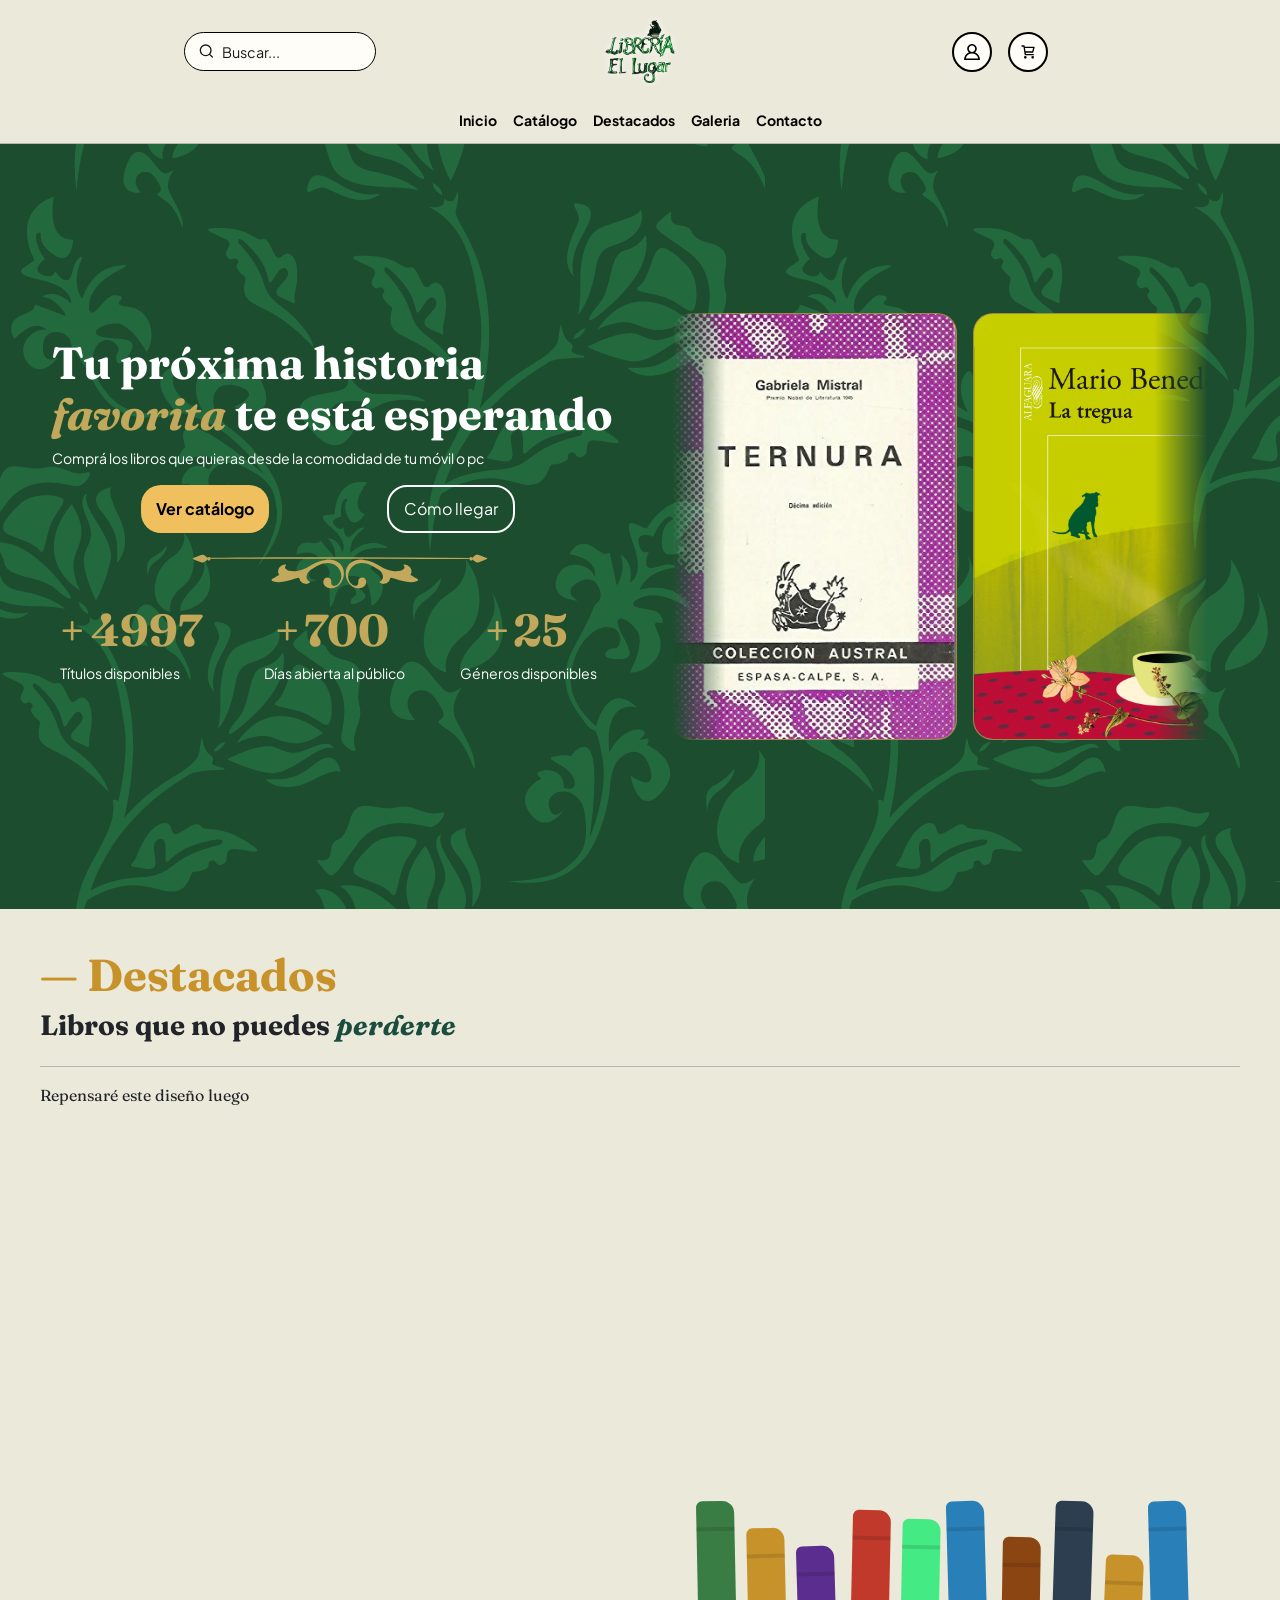
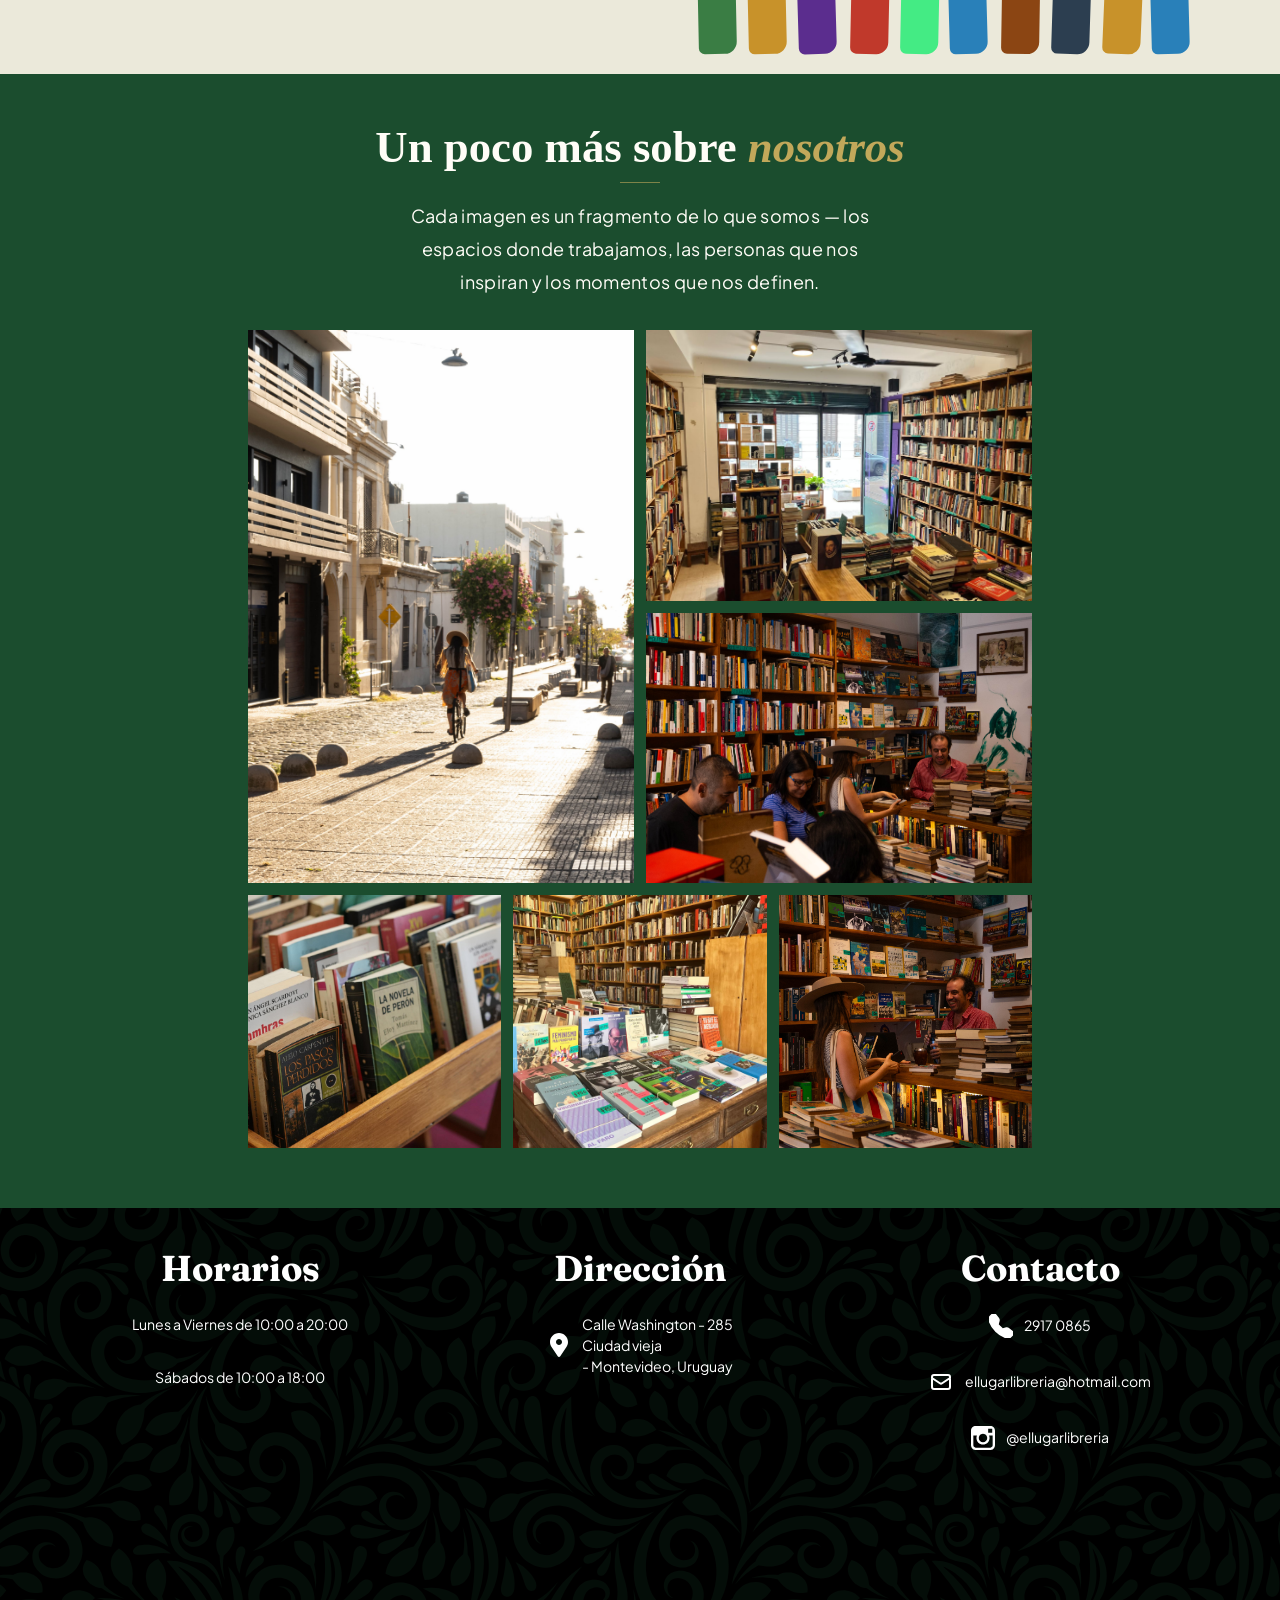
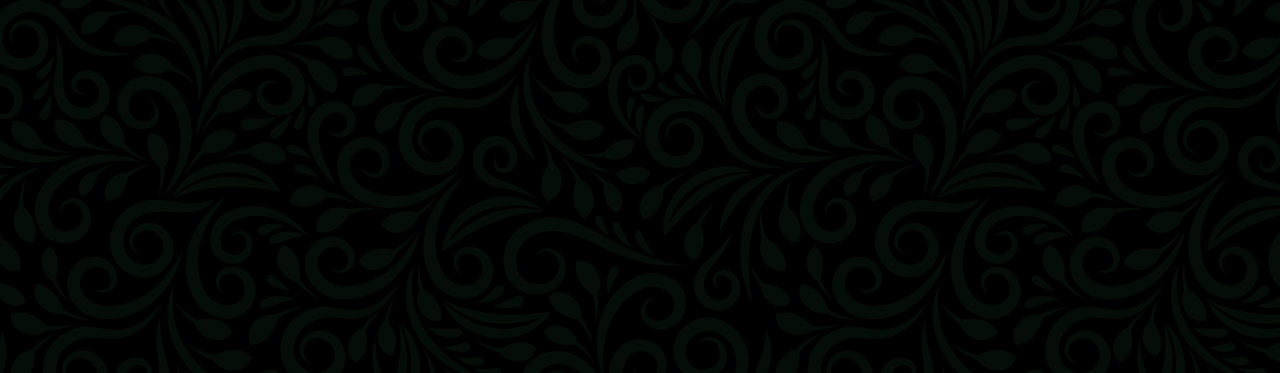
==== commit beec468c: "Added cart functionality and added openlibrary API to load book covers" ====
--- a/docs/index.html
+++ b/docs/index.html
@@ -49,7 +49,7 @@
                         <path fill="currentColor" d="M334,2011 C337.785,2011 340.958,2013.214 341.784,2017 L326.216,2017 C327.042,2013.214 330.215,2011 334,2011 M330,2005 C330,2002.794 331.794,2001 334,2001 C336.206,2001 338,2002.794 338,2005 C338,2007.206 336.206,2009 334,2009 C331.794,2009 330,2007.206 330,2005 M337.758,2009.673 C339.124,2008.574 340,2006.89 340,2005 C340,2001.686 337.314,1999 334,1999 C330.686,1999 328,2001.686 328,2005 C328,2006.89 328.876,2008.574 330.242,2009.673 C326.583,2011.048 324,2014.445 324,2019 L344,2019 C344,2014.445 341.417,2011.048 337.758,2009.673"/>
                     </svg>
                 </button>
-                <div class="icon-container uC" id="cartBtn">
+                <div class="icon-container" id="cartBtn">
                     <svg class="icon" viewBox="0 0 24 24" xmlns="http://www.w3.org/2000/svg" role="img" aria-labelledby="cart">
                         <path d="M6.29977 5H21L19 12H7.37671M20 16H8L6 3H3M9 20C9 20.5523 8.55228 21 8 21C7.44772 21 7 20.5523 7 20C7 19.4477 7.44772 19 8 19C8.55228 19 9 19.4477 9 20ZM20 20C20 20.5523 19.5523 21 19 21C18.4477 21 18 20.5523 18 20C18 19.4477 18.4477 19 19 19C19.5523 19 20 19.4477 20 20Z" stroke="currentColor" stroke-width="2" stroke-linecap="round" stroke-linejoin="round"/>
                     </svg>
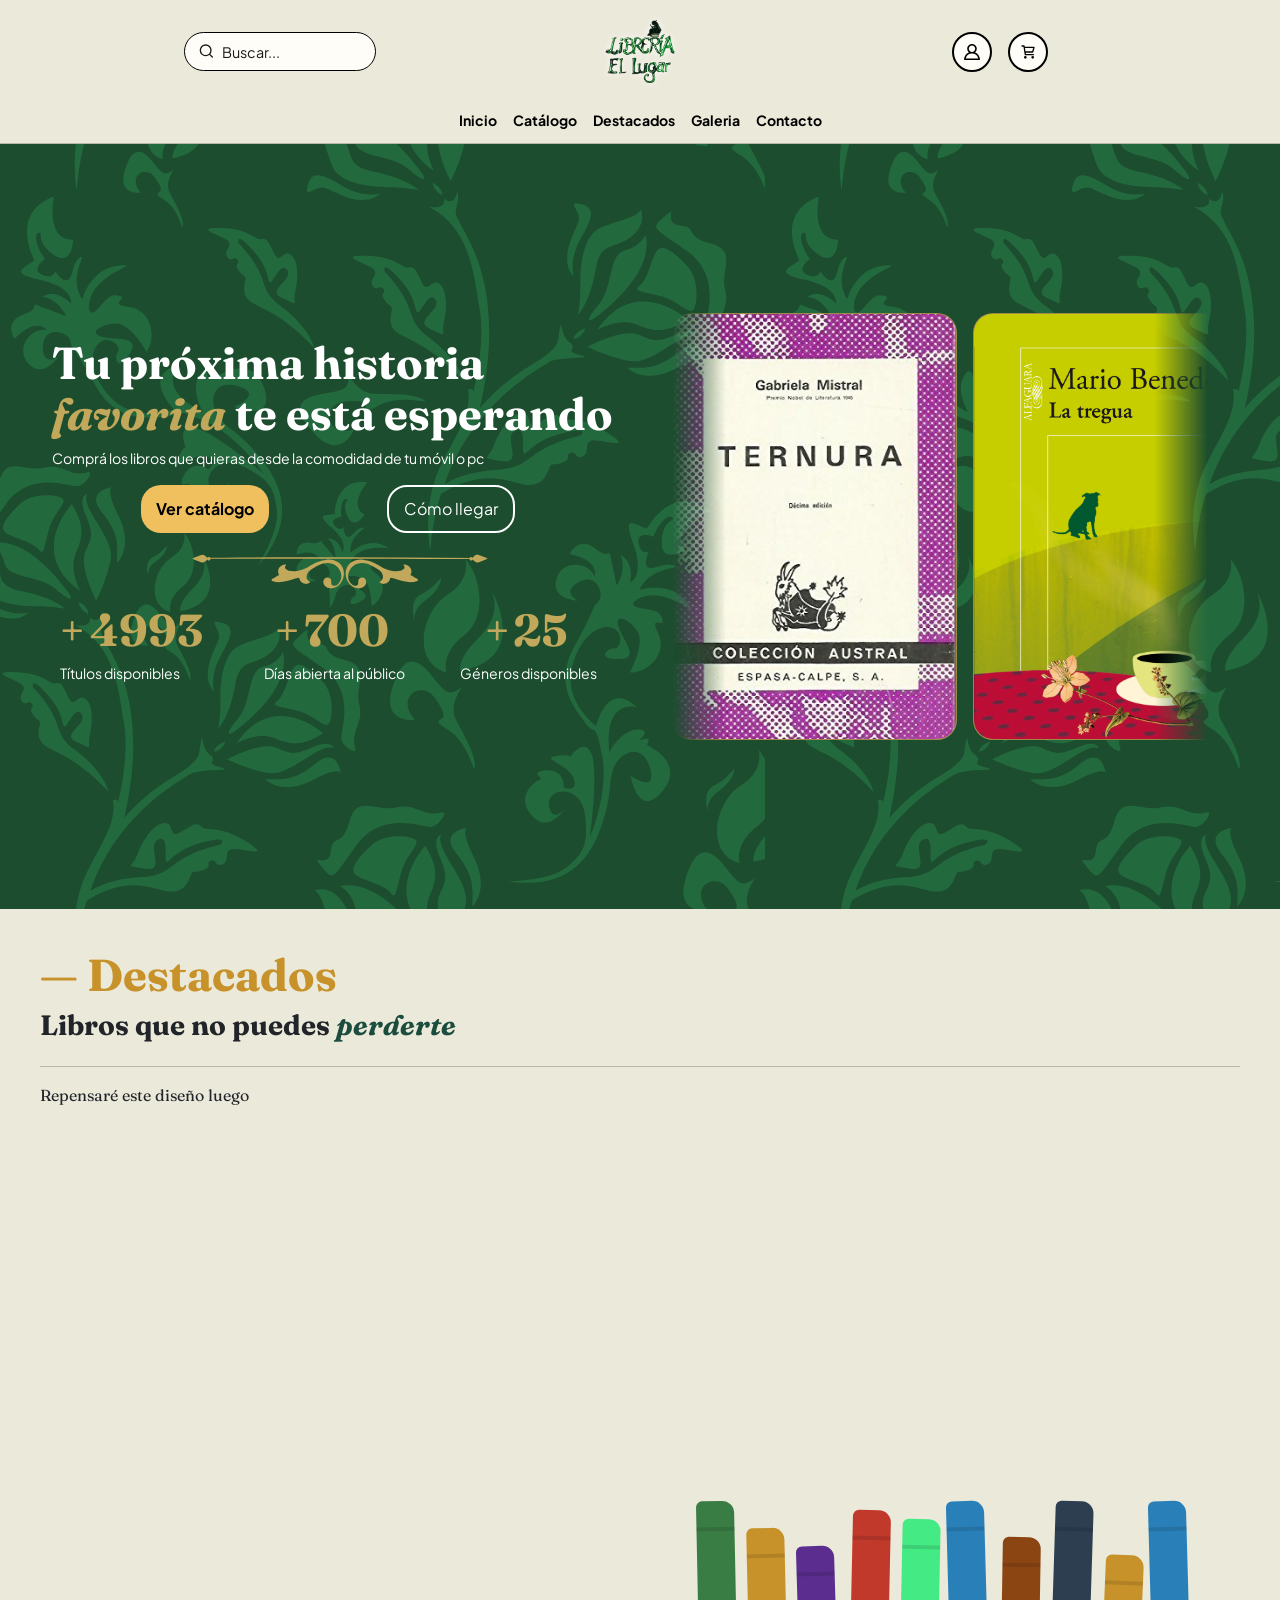
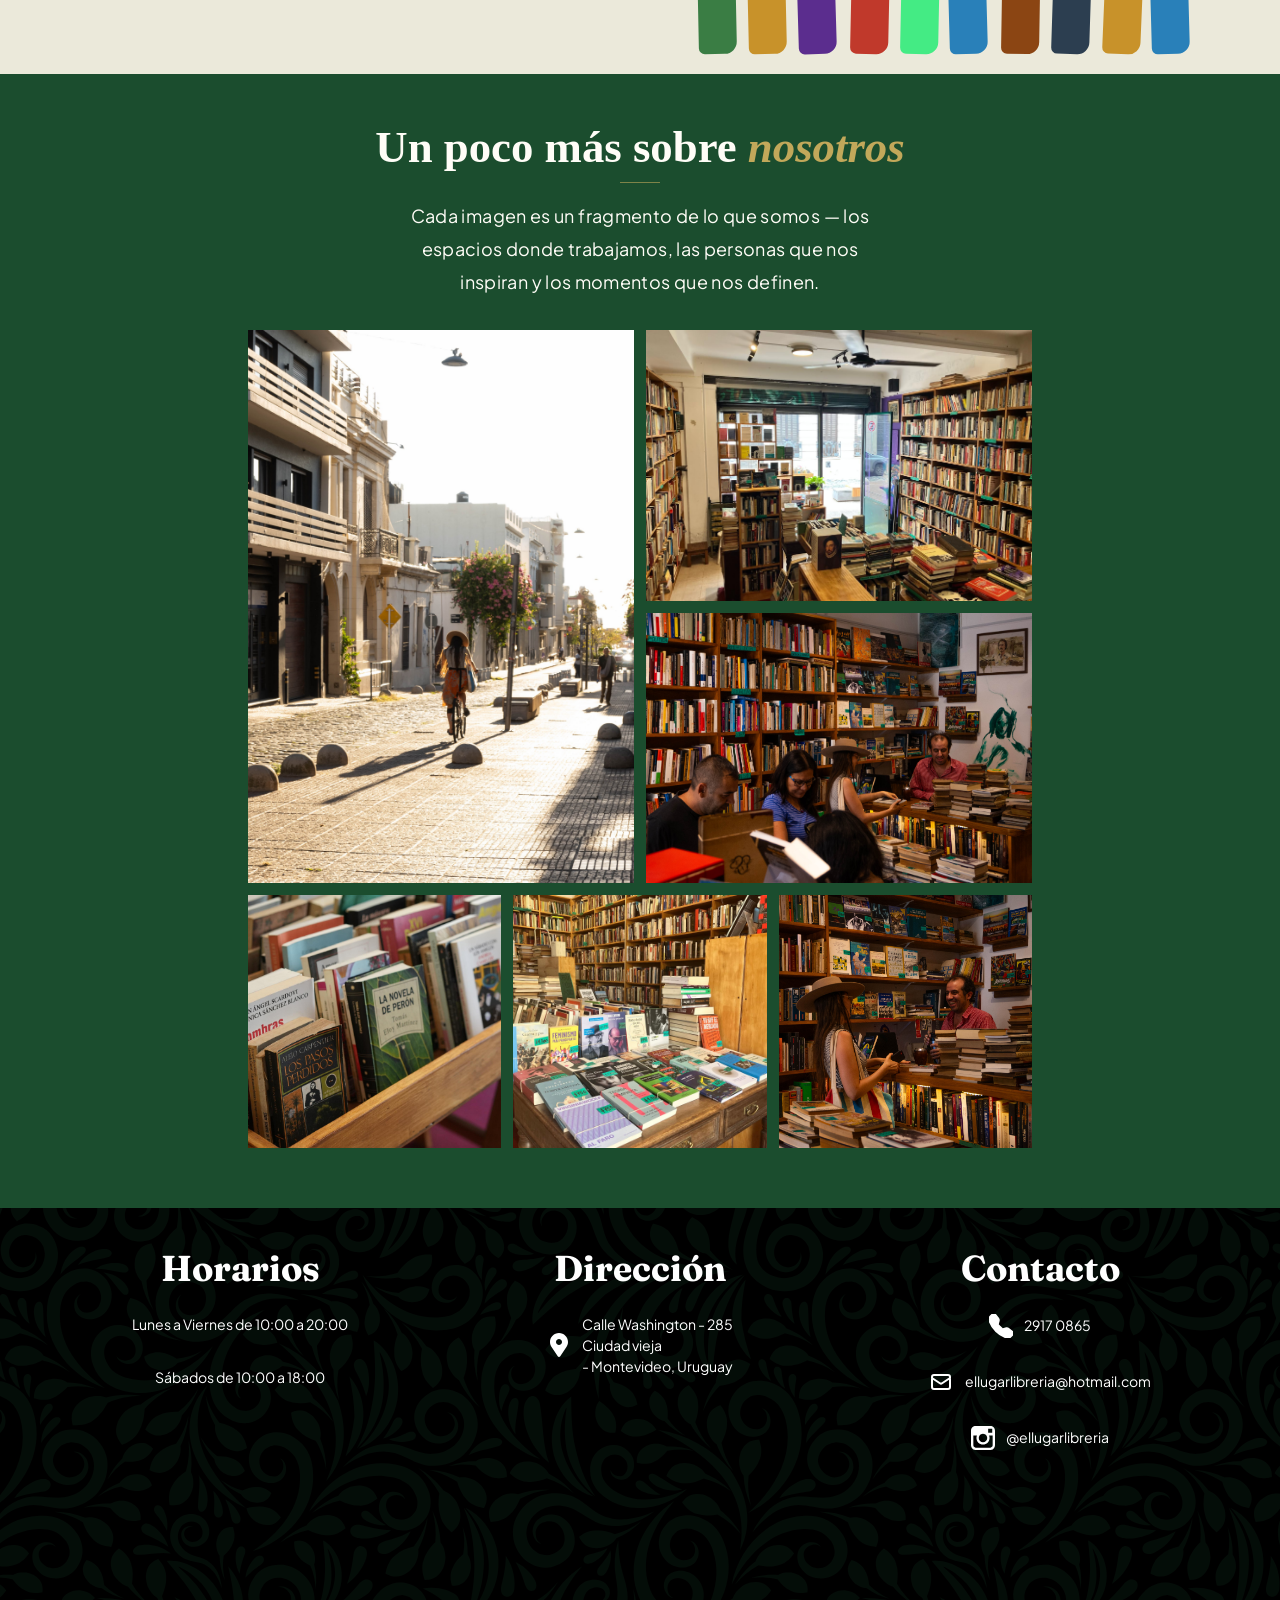
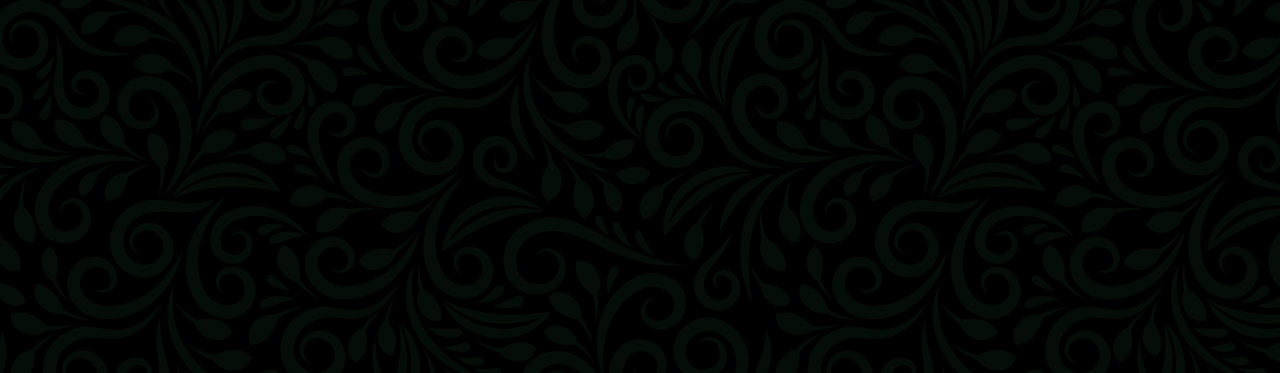
==== commit 0532778c: "added security" ====
--- a/docs/index.html
+++ b/docs/index.html
@@ -432,75 +432,6 @@
         </div>
     </div>
 
-    <!--________________ADMIN PANEL MODAL____________-->
-    <div class="modal fade" id="adminPanelModal" tabindex="-1" role="dialog" aria-hidden="true">
-        <div class="modal-dialog modal-dialog-centered modal-lg" role="document">
-            <div class="modal-content dashboard-modal">
-                <button class="modal-close" data-bs-dismiss="modal" aria-label="Cerrar">
-                    <svg xmlns="http://www.w3.org/2000/svg" width="18" height="18" viewBox="0 0 24 24" fill="none" stroke="currentColor" stroke-width="2" stroke-linecap="round" stroke-linejoin="round">
-                        <line x1="18" y1="6" x2="6" y2="18"/><line x1="6" y1="6" x2="18" y2="18"/>
-                    </svg>
-                </button>
-                <div class="dashboard-header admin-header">
-                    <div class="dashboard-icon admin-icon">
-                        <svg xmlns="http://www.w3.org/2000/svg" width="48" height="48" viewBox="0 0 24 24" fill="none" stroke="#C8922B" stroke-width="1.5" stroke-linecap="round" stroke-linejoin="round">
-                            <circle cx="12" cy="12" r="1"></circle>
-                            <path d="M12 1v6m0 6v4"></path>
-                            <path d="M4.22 4.22l4.24 4.24m5.08 5.08l4.24 4.24"></path>
-                            <path d="M1 12h6m6 0h4"></path>
-                            <path d="M4.22 19.78l4.24-4.24m5.08-5.08l4.24-4.24"></path>
-                            <path d="M12 23v-6m0-6v-4"></path>
-                            <path d="M19.78 19.78l-4.24-4.24m-5.08-5.08l-4.24-4.24"></path>
-                            <path d="M23 12h-6m-6 0h-4"></path>
-                            <path d="M19.78 4.22l-4.24 4.24m-5.08 5.08l-4.24 4.24"></path>
-                        </svg>
-                    </div>
-                    <h2 id="adminGreeting">Panel de Administrador</h2>
-                    <p>Gestiona la librería</p>
-                </div>
-                <div class="dashboard-divider"></div>
-                <div class="admin-panel-content">
-                    <div class="admin-actions">
-                        <button class="dashboard-btn admin-btn" id="adminLibrosBtn">
-                            <svg xmlns="http://www.w3.org/2000/svg" width="20" height="20" viewBox="0 0 24 24" fill="none" stroke="currentColor" stroke-width="2" stroke-linecap="round" stroke-linejoin="round">
-                                <path d="M4 19.5h16M6 12.5h12M6 5.5h12"></path>
-                            </svg>
-                            Gestionar Libros
-                        </button>
-                        <button class="dashboard-btn admin-btn" id="adminUsuariosBtn">
-                            <svg xmlns="http://www.w3.org/2000/svg" width="20" height="20" viewBox="0 0 24 24" fill="none" stroke="currentColor" stroke-width="2" stroke-linecap="round" stroke-linejoin="round">
-                                <path d="M17 21v-2a4 4 0 0 0-4-4H5a4 4 0 0 0-4 4v2"></path>
-                                <circle cx="9" cy="7" r="4"></circle>
-                                <path d="M23 21v-2a4 4 0 0 0-3-3.87"></path>
-                                <path d="M16 3.13a4 4 0 0 1 0 7.75"></path>
-                            </svg>
-                            Gestionar Usuarios
-                        </button>
-                        <button class="dashboard-btn admin-btn" id="adminPedidosBtn">
-                            <svg xmlns="http://www.w3.org/2000/svg" width="20" height="20" viewBox="0 0 24 24" fill="none" stroke="currentColor" stroke-width="2" stroke-linecap="round" stroke-linejoin="round">
-                                <circle cx="9" cy="21" r="1"></circle>
-                                <circle cx="20" cy="21" r="1"></circle>
-                                <path d="M1 1h4l2.68 13.39a2 2 0 0 0 2 1.61h9.72a2 2 0 0 0 2-1.61L23 6H6"></path>
-                            </svg>
-                            Ver Pedidos
-                        </button>
-                    </div>
-                </div>
-                <div class="dashboard-divider"></div>
-                <div class="dashboard-actions">
-                    <button class="dashboard-btn logout-btn" id="adminLogoutBtn">
-                        <svg xmlns="http://www.w3.org/2000/svg" width="20" height="20" viewBox="0 0 24 24" fill="none" stroke="currentColor" stroke-width="2" stroke-linecap="round" stroke-linejoin="round">
-                            <path d="M9 21H5a2 2 0 0 1-2-2V5a2 2 0 0 1 2-2h4"></path>
-                            <polyline points="16 17 21 12 16 7"></polyline>
-                            <line x1="21" y1="12" x2="9" y2="12"></line>
-                        </svg>
-                        Cerrar sesión
-                    </button>
-                </div>
-            </div>
-        </div>
-    </div>
-
     <script src="https://unpkg.com/aos@2.3.1/dist/aos.js"></script>
     <script src="https://cdn.jsdelivr.net/npm/bootstrap@5.3.8/dist/js/bootstrap.bundle.min.js" integrity="sha384-FKyoEForCGlyvwx9Hj09JcYn3nv7wiPVlz7YYwJrWVcXK/BmnVDxM+D2scQbITxI" crossorigin="anonymous"></script>
     <script src="src/js/index.js"></script>
--- a/docs/src/css/modal.css
+++ b/docs/src/css/modal.css
@@ -188,6 +188,25 @@
 }
 
 /* ---------- DASHBOARD ---------- */
+
+.admin-dashboard-page {
+    min-height: 100vh;
+    padding: 2rem;
+    display: flex;
+    flex-direction: column;
+    align-items: center;
+    justify-content: center;
+    gap: 1.25rem;
+    background-color: #EBE9DA;
+}
+
+.admin-dashboard-card {
+    width: min(90vw, 800px);
+}
+
+.admin-dashboard-back {
+    align-self: center;
+}
 
 .dashboard-modal {
     background-color: #EBE9DA;
--- a/docs/src/css/index.css
+++ b/docs/src/css/index.css
@@ -386,7 +386,9 @@
     gap: 12px;
     
 }
-
+.admin-dashboard-back{
+    background-color: #C2A85A;
+}
 @media (min-width: 768px) {
     .two-parter{
         align-content: center;
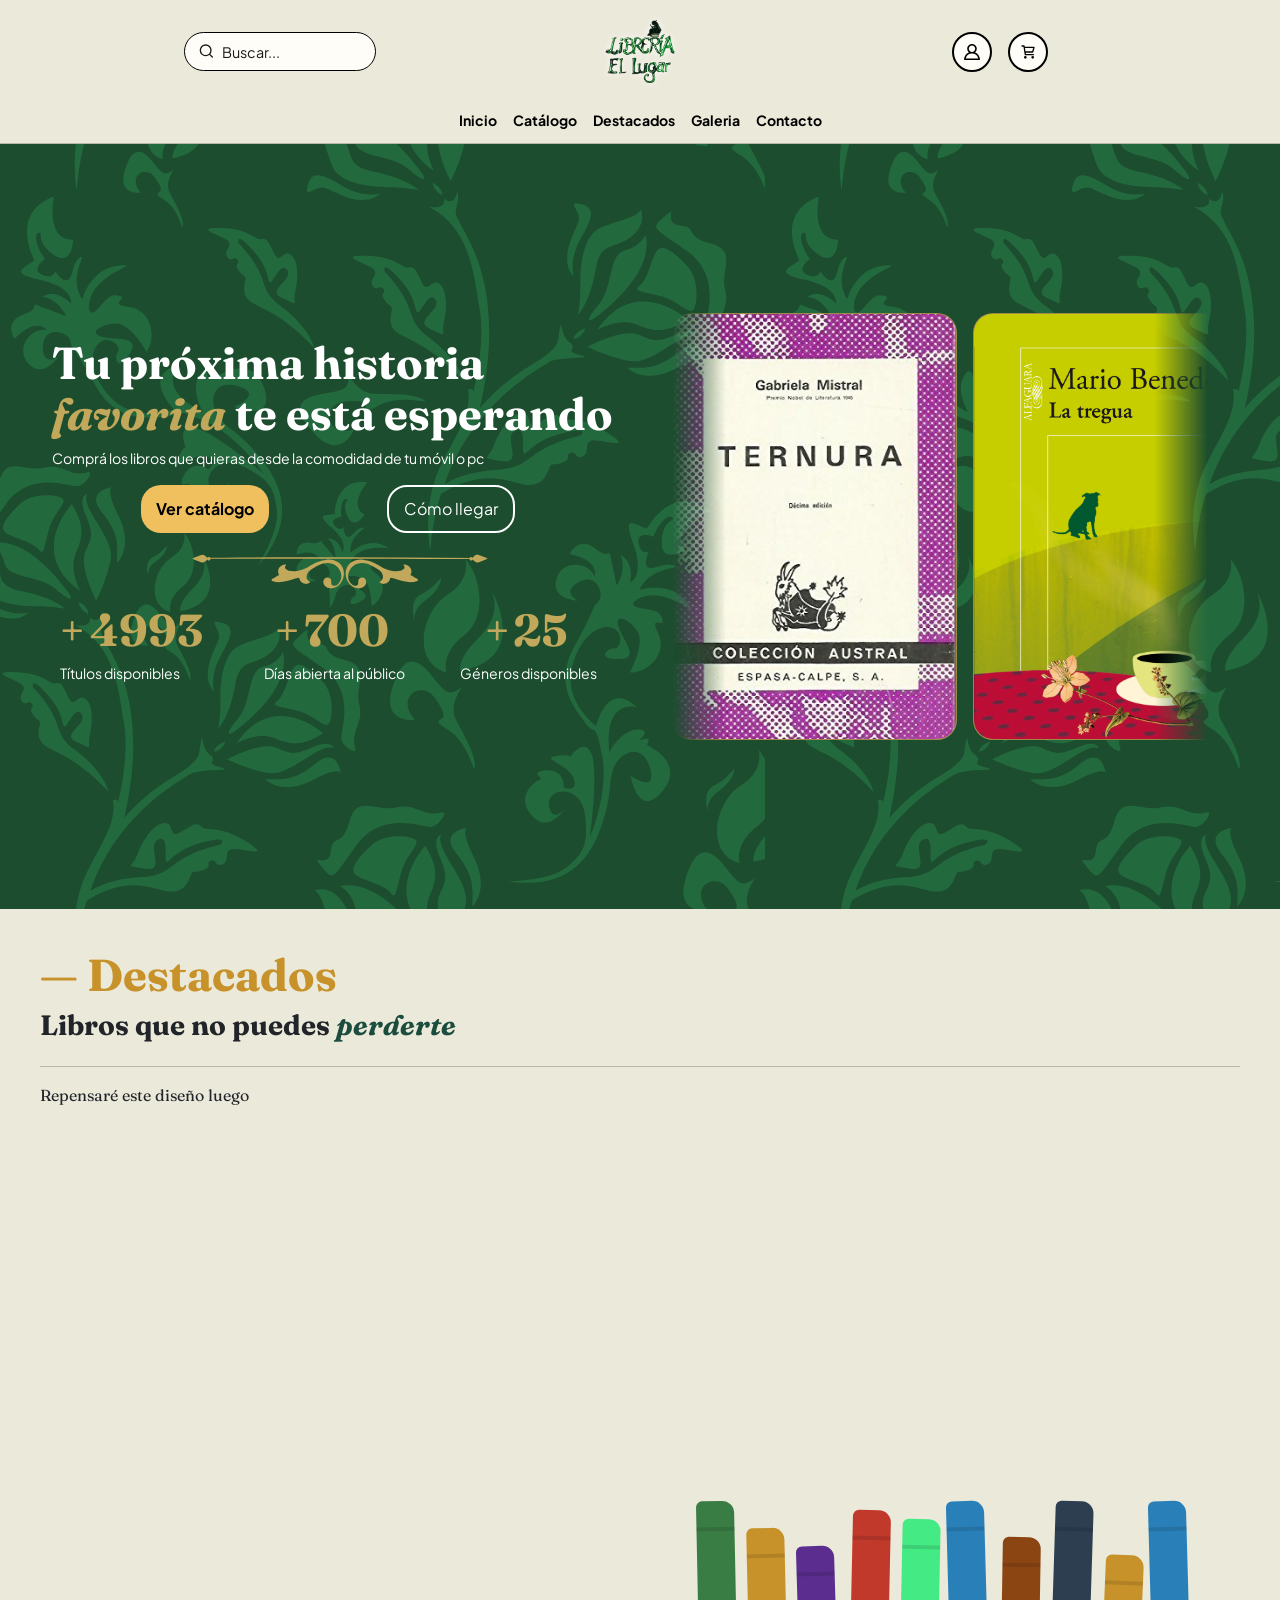
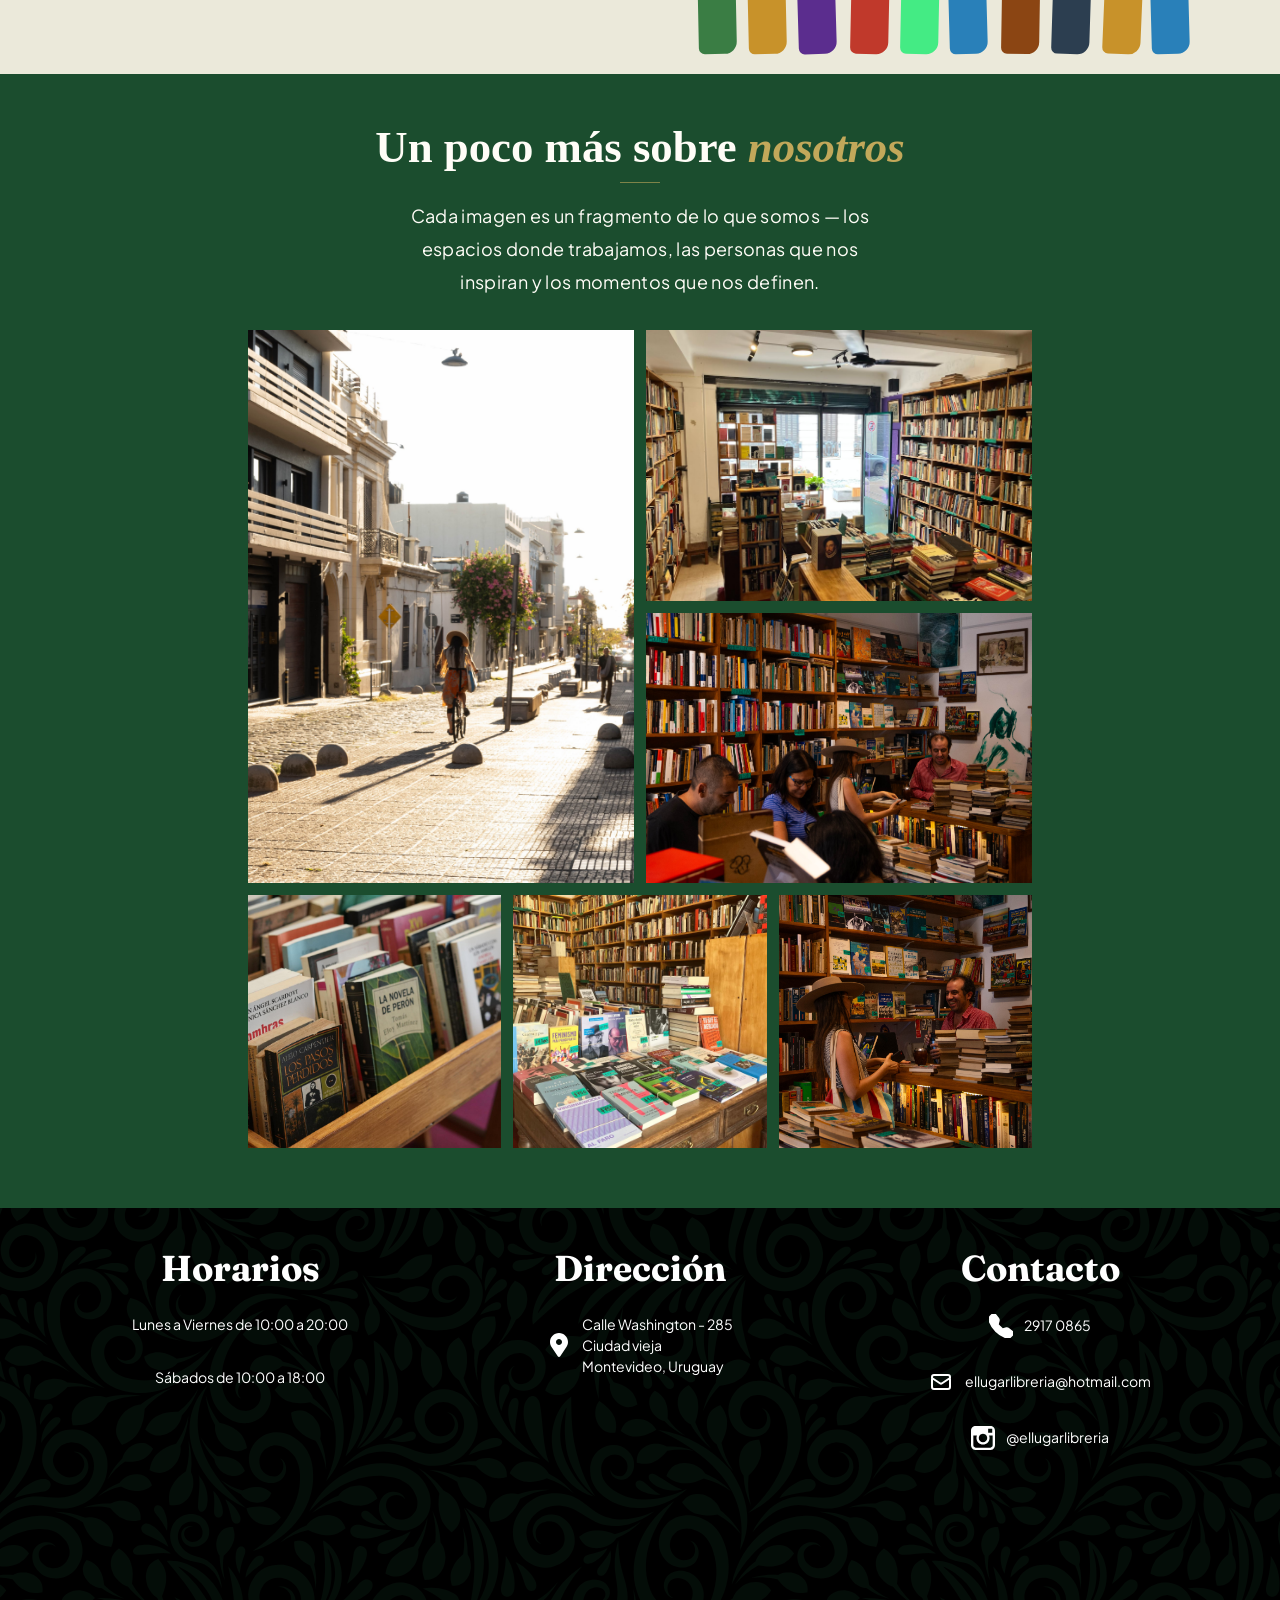
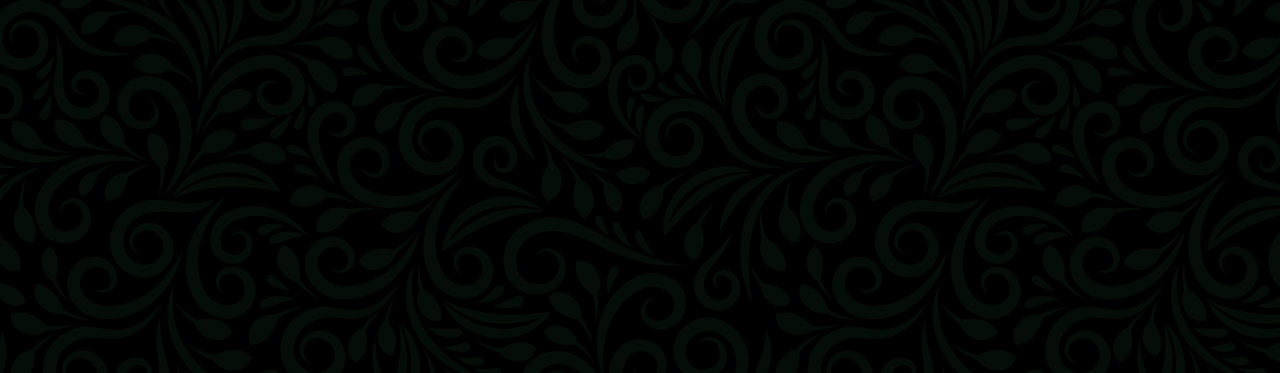
==== commit 0016ffba: "se agrego eliminacion de libro a gestion" ====
--- a/docs/index.html
+++ b/docs/index.html
@@ -201,7 +201,7 @@
                 <div class="contact-container">
                     <h2>Dirección</h2>
                     <a href="https://maps.app.goo.gl/psVzBrbYacXtLs2i9" style="all: unset; cursor: pointer;">
-                        <p><img src="Resources/icons/ubicacion.svg">Calle Washington - 285 <br> Ciudad vieja <br> -  Montevideo, Uruguay</p>
+                        <p><img src="Resources/icons/ubicacion.svg">Calle Washington - 285 <br> Ciudad vieja <br>Montevideo, Uruguay</p>
                     </a>
                     
                 </div>
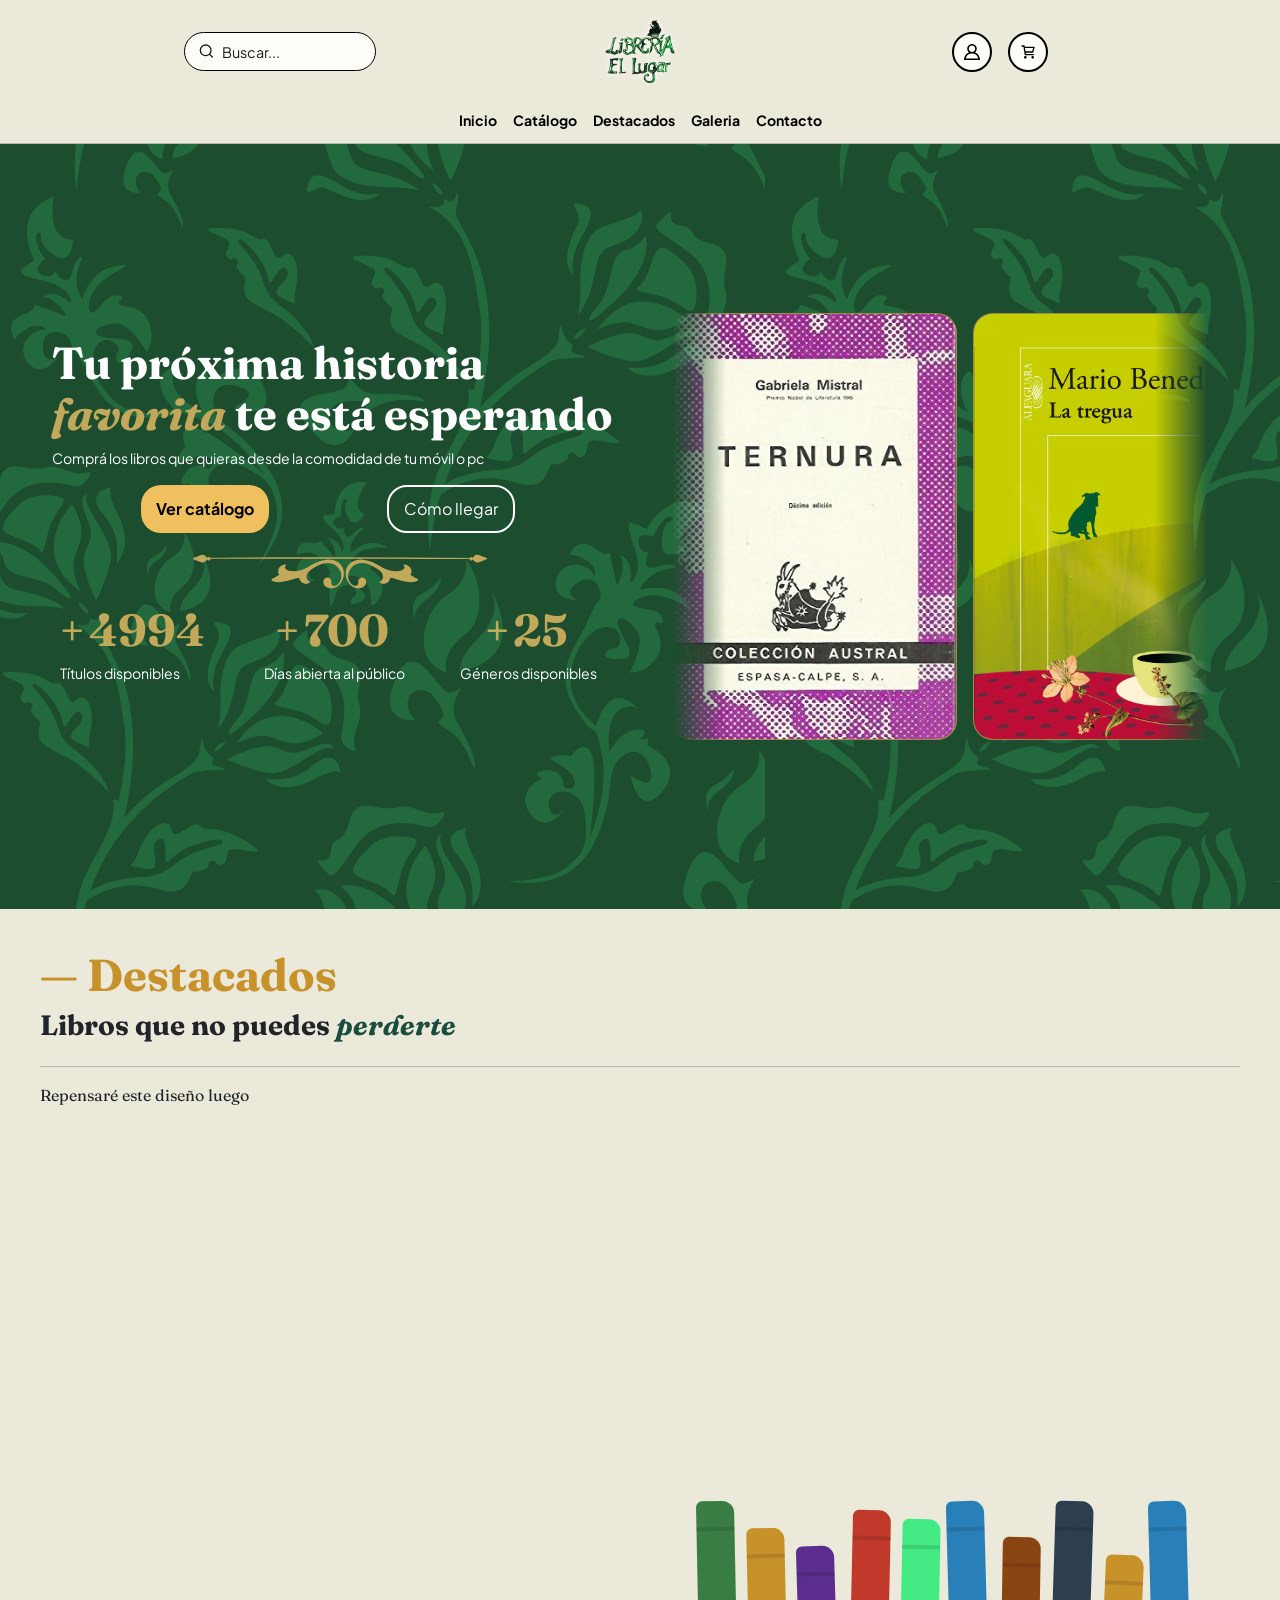
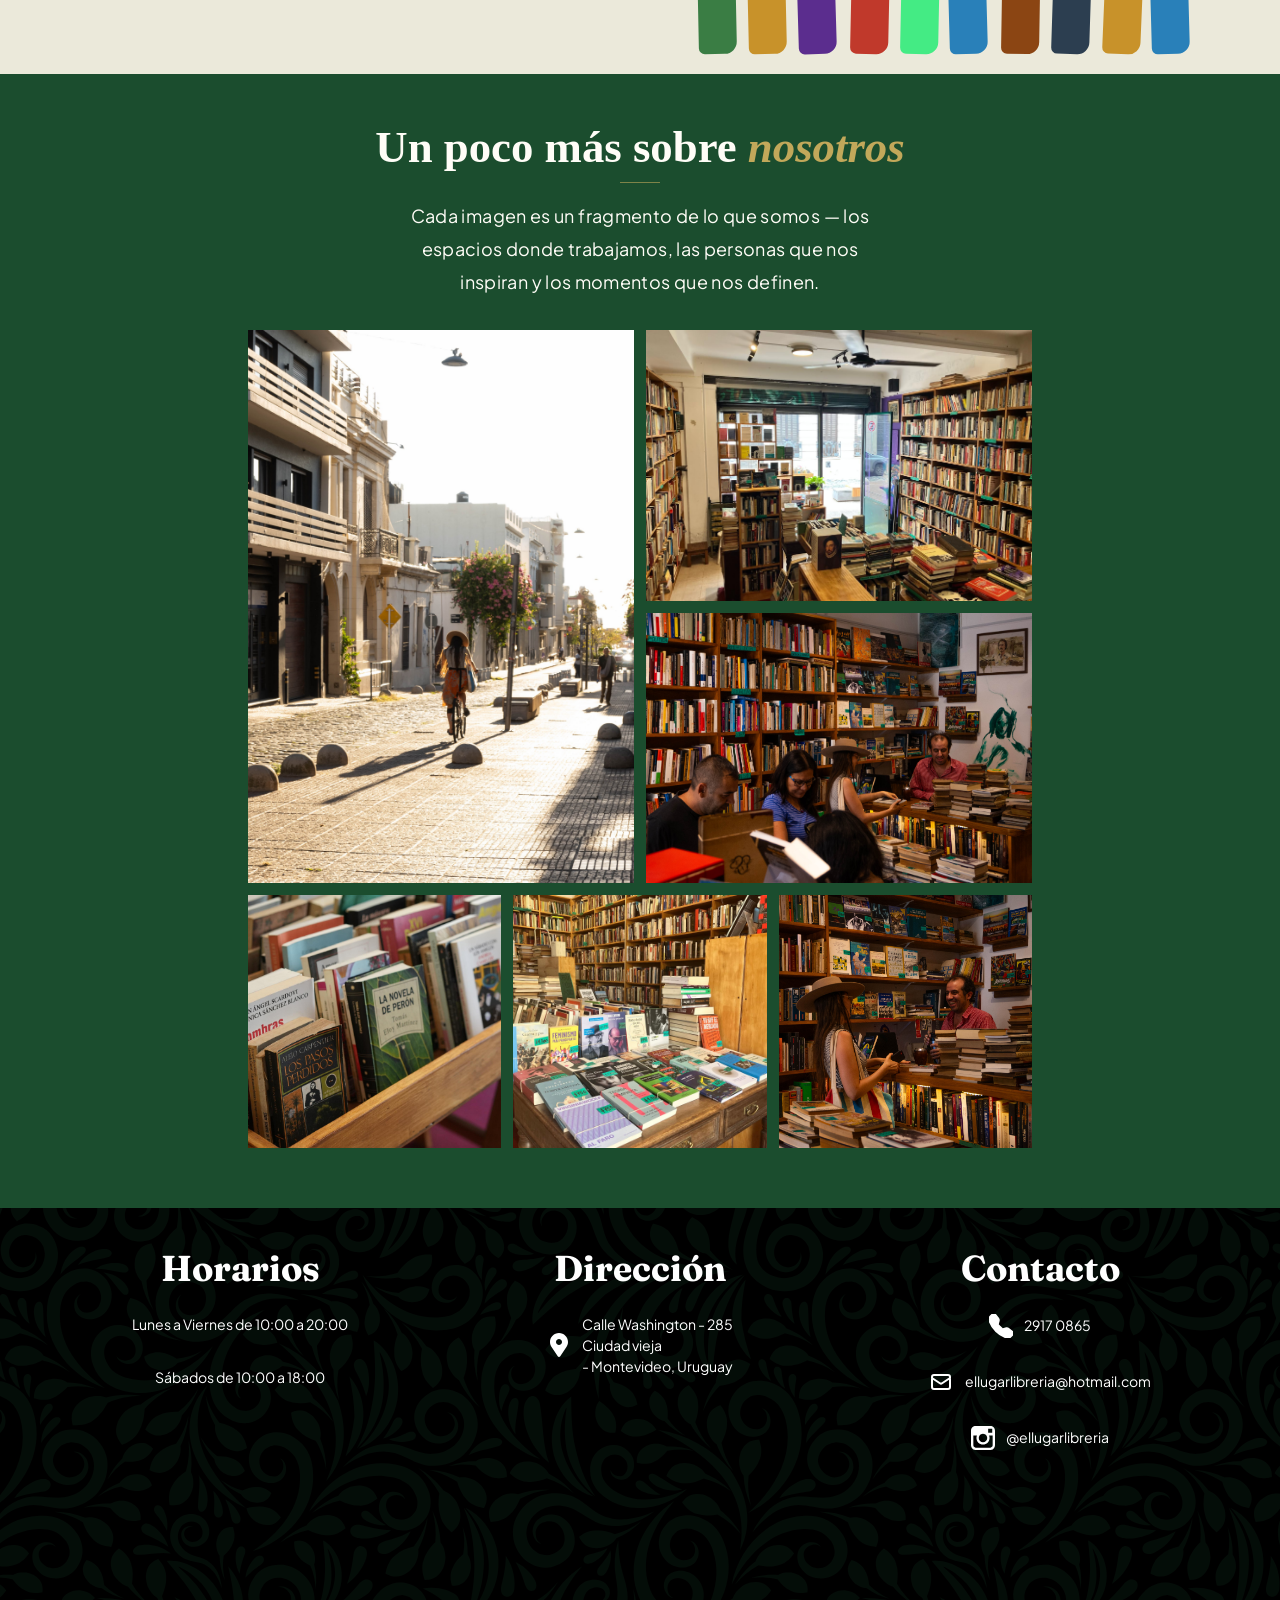
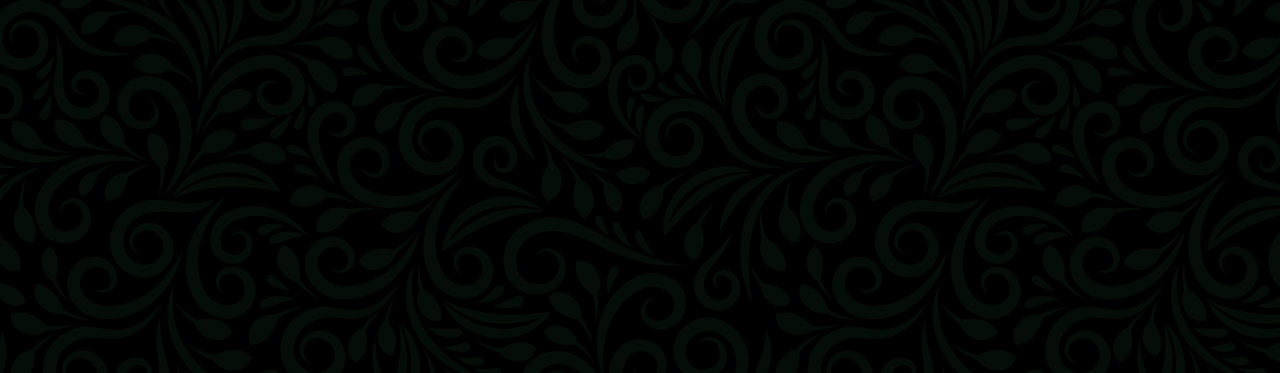
==== commit e983c774: "book detail separado del catalogo" ====
--- a/docs/index.html
+++ b/docs/index.html
@@ -26,7 +26,7 @@
         <section class="header-container" id="header">
             <div class="header-container">
                 <form class="searchbar-form" id="searchForm">
-                    <button type="button">
+                    <button type="submit">
                         <svg width="17" height="16" fill="none" xmlns="http://www.w3.org/2000/svg" role="img" aria-labelledby="search">
                             <path d="M7.667 12.667A5.333 5.333 0 107.667 2a5.333 5.333 0 000 10.667zM14.334 14l-2.9-2.9" stroke="currentColor" stroke-width="1.333" stroke-linecap="round" stroke-linejoin="round"></path>
                         </svg>
@@ -201,7 +201,7 @@
                 <div class="contact-container">
                     <h2>Dirección</h2>
                     <a href="https://maps.app.goo.gl/psVzBrbYacXtLs2i9" style="all: unset; cursor: pointer;">
-                        <p><img src="Resources/icons/ubicacion.svg">Calle Washington - 285 <br> Ciudad vieja <br>Montevideo, Uruguay</p>
+                        <p><img src="Resources/icons/ubicacion.svg">Calle Washington - 285 <br> Ciudad vieja <br> -  Montevideo, Uruguay</p>
                     </a>
                     
                 </div>
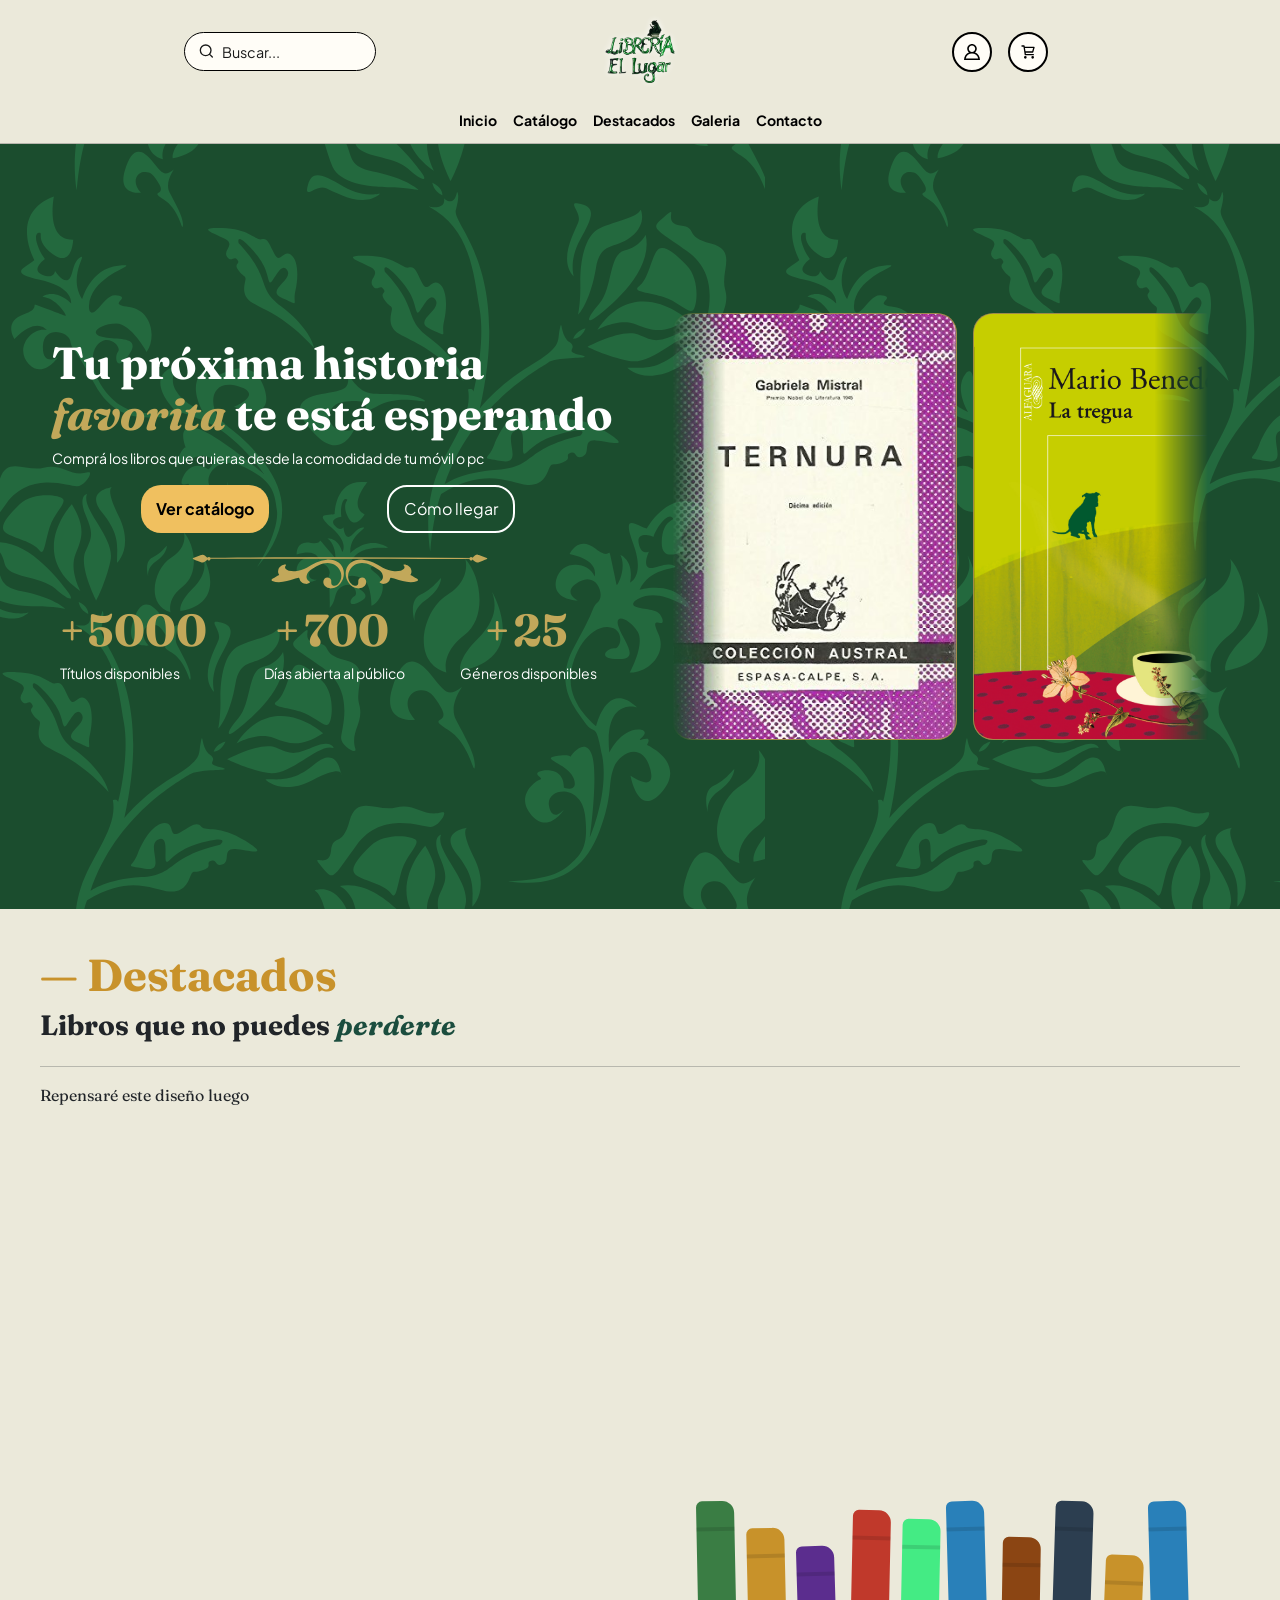
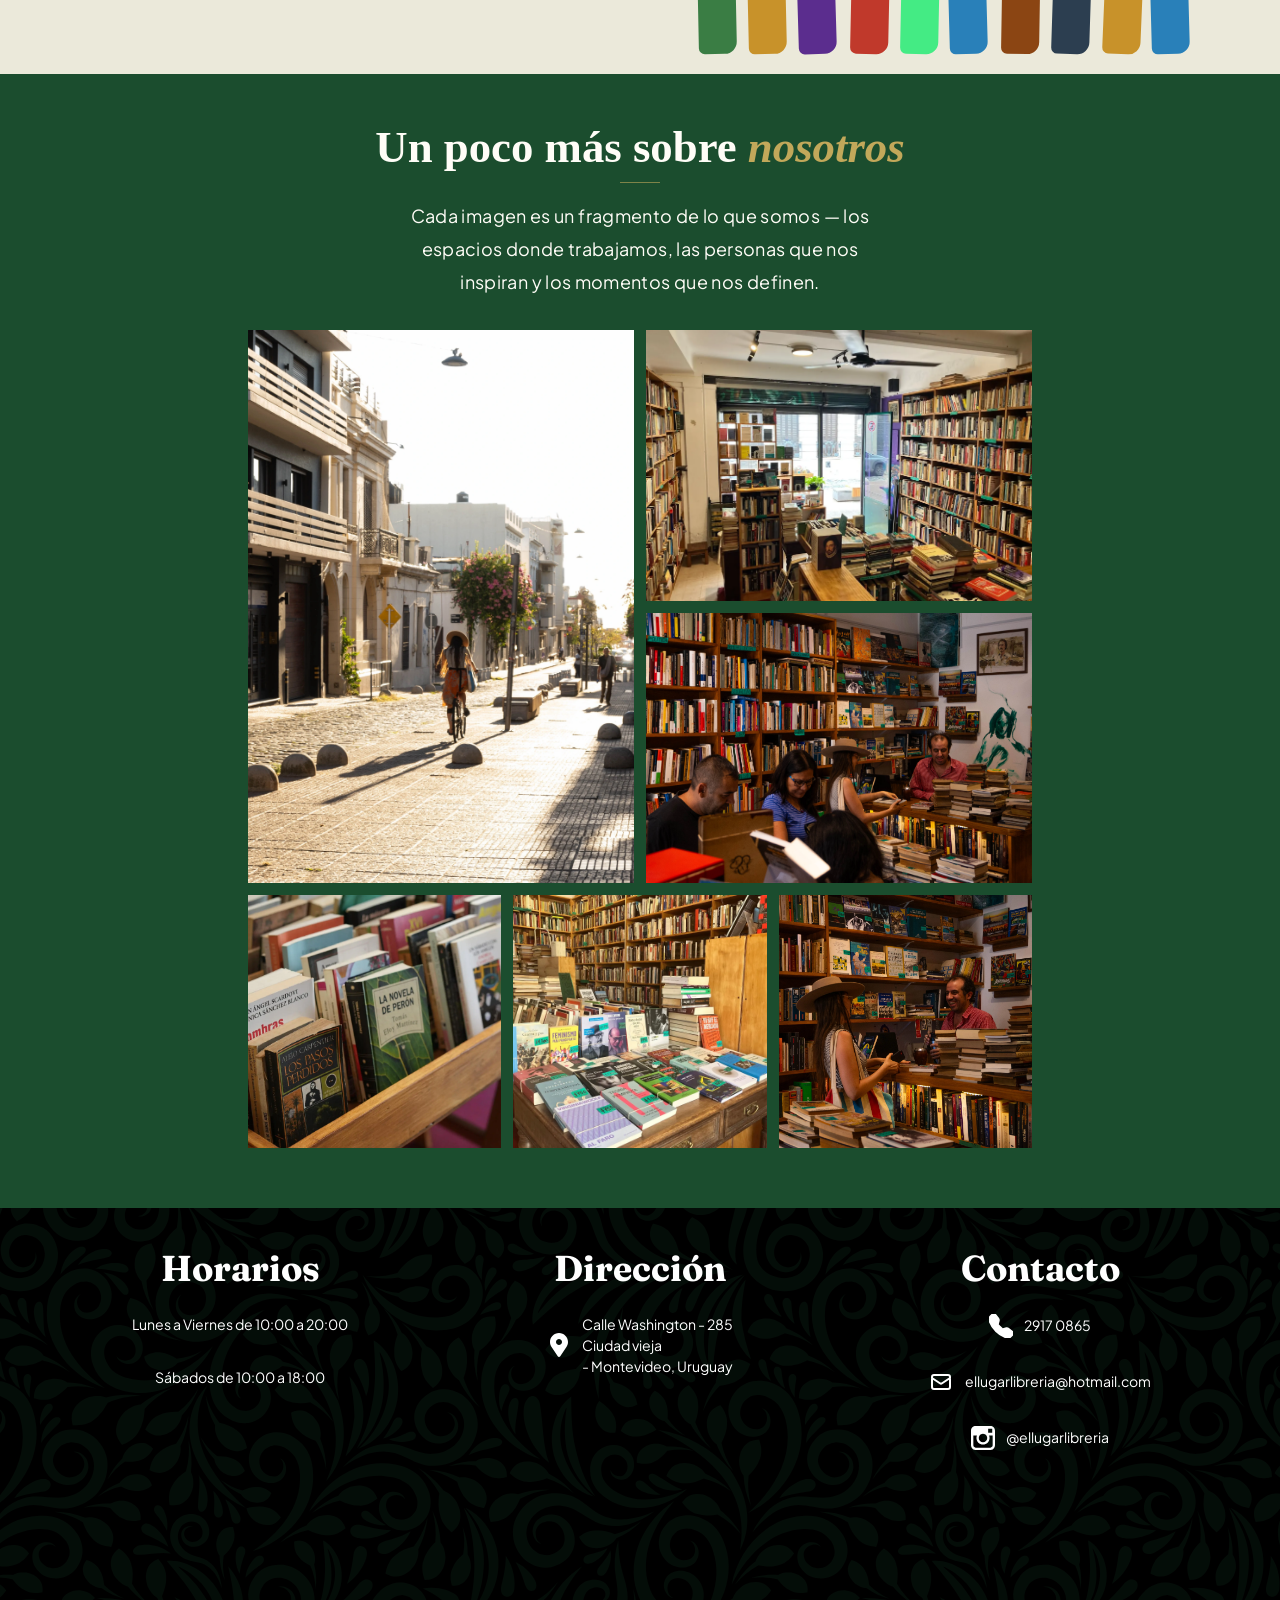
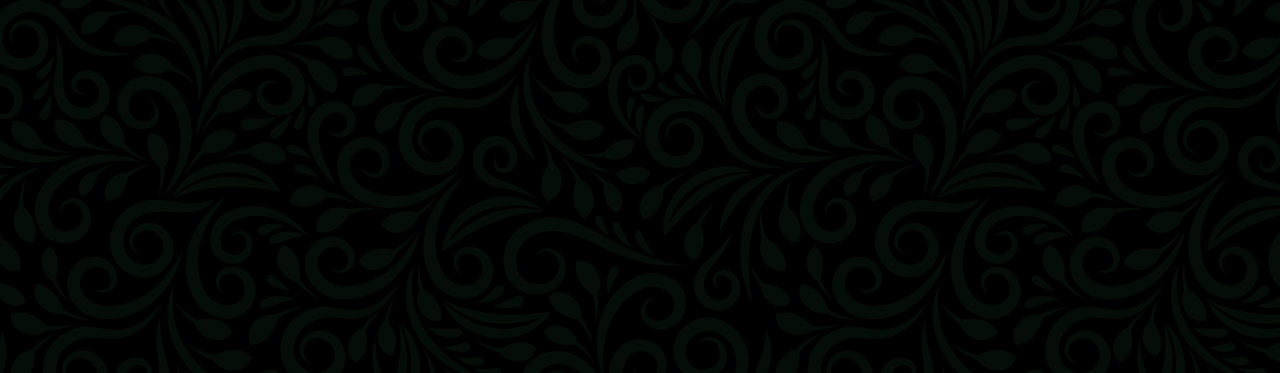
==== commit aabf24a7: "gallery images changed filetype to webp" ====
--- a/docs/index.html
+++ b/docs/index.html
@@ -146,20 +146,20 @@
 
             <div class="gallery-grid">
                 <div class="gallery-cell tall" data-aos="fade-right" data-aos-duration="800" data-aos-delay="0">
-                <img src="Resources/gallery/bicicleta.jpg"/>
+                <img src="Resources/gallery/bicicleta.webp"/>
                 <div class="gallery-veil">
                     <span class="gallery-caption">Un entorno agradable</span>
                 </div>
                 </div>
                 <div style="display:flex; flex-direction:column; gap:12px;">
                 <div class="gallery-cell" data-aos="fade-left" data-aos-duration="800" data-aos-delay="100">
-                    <img src="Resources/gallery/aereotrasero.jpg"/>
+                    <img src="Resources/gallery/aereotrasero.webp"/>
                     <div class="gallery-veil">
                     <span class="gallery-caption">Fundada en 2024</span>
                     </div>
                 </div>
                 <div class="gallery-cell" data-aos="fade-left" data-aos-duration="800" data-aos-delay="200">
-                    <img src="Resources/gallery/fondoLibreria.jpg"/>
+                    <img src="Resources/gallery/fondoLibreria.webp"/>
                     <div class="gallery-veil">
                     <span class="gallery-caption">Libros nuevos y usados</span>
                     </div>
@@ -169,20 +169,20 @@
 
             <div class="gallery-row2">
                 <div class="gallery-cell square" data-aos="zoom-in" data-aos-duration="700" data-aos-delay="0">
-                <img src="Resources/gallery/libros1.jpg"/>
+                <img src="Resources/gallery/libros1.webp"/>
                 <div class="gallery-veil">
                     <span class="gallery-caption">Mesa de ofertas</span>
                 </div>
                 </div>
                 <div class="gallery-cell square" data-aos="zoom-in" data-aos-duration="700" data-aos-delay="100">
-                <img src="Resources/gallery/fotoPrincipal.jpg"/>
+                <img src="Resources/gallery/fotoPrincipal.webp"/>
                 <div class="gallery-veil">
 
                     <span class="gallery-caption">Novedades</span>
                 </div>
                 </div>
                 <div class="gallery-cell square" data-aos="zoom-in" data-aos-duration="700" data-aos-delay="200">
-                <img src="Resources/gallery/risa.jpg"/>
+                <img src="Resources/gallery/risa.webp"/>
                 <div class="gallery-veil">
                     <span class="gallery-caption">Buenas recomendaciones</span>
                 </div>
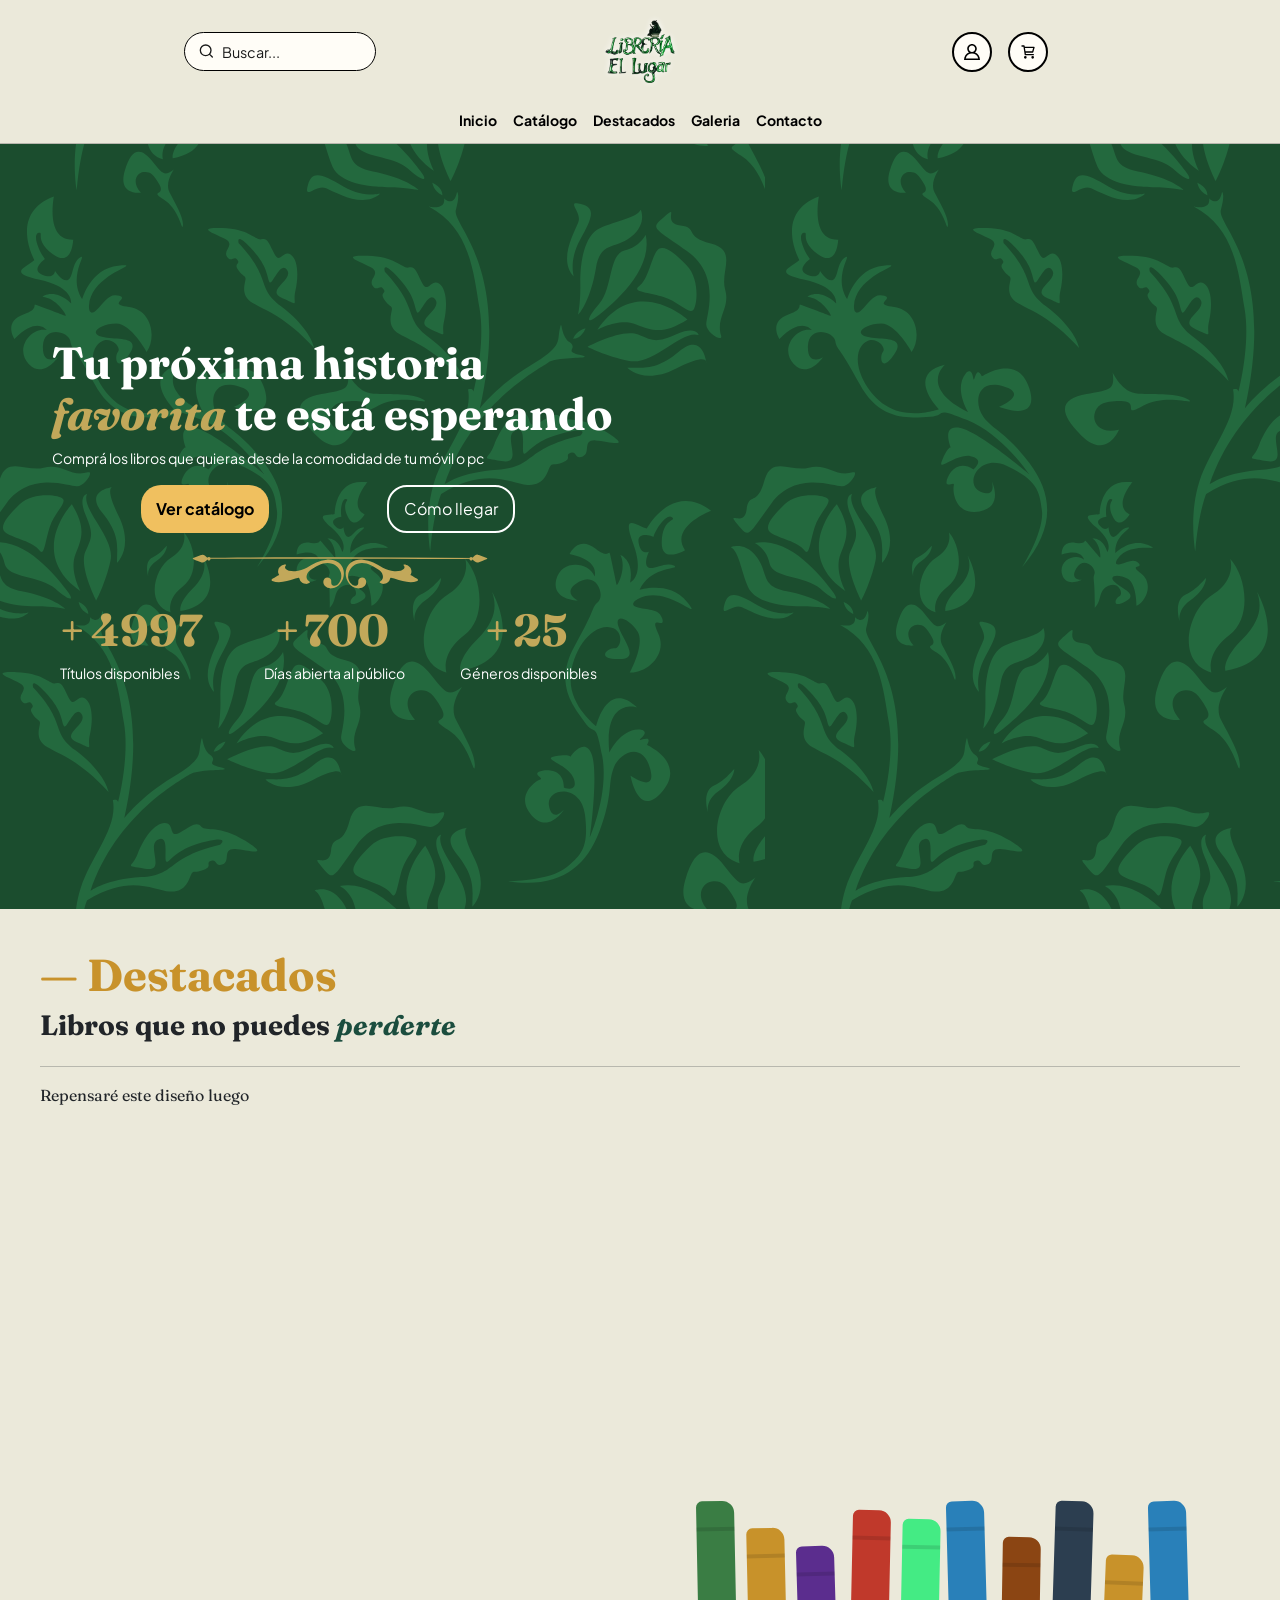
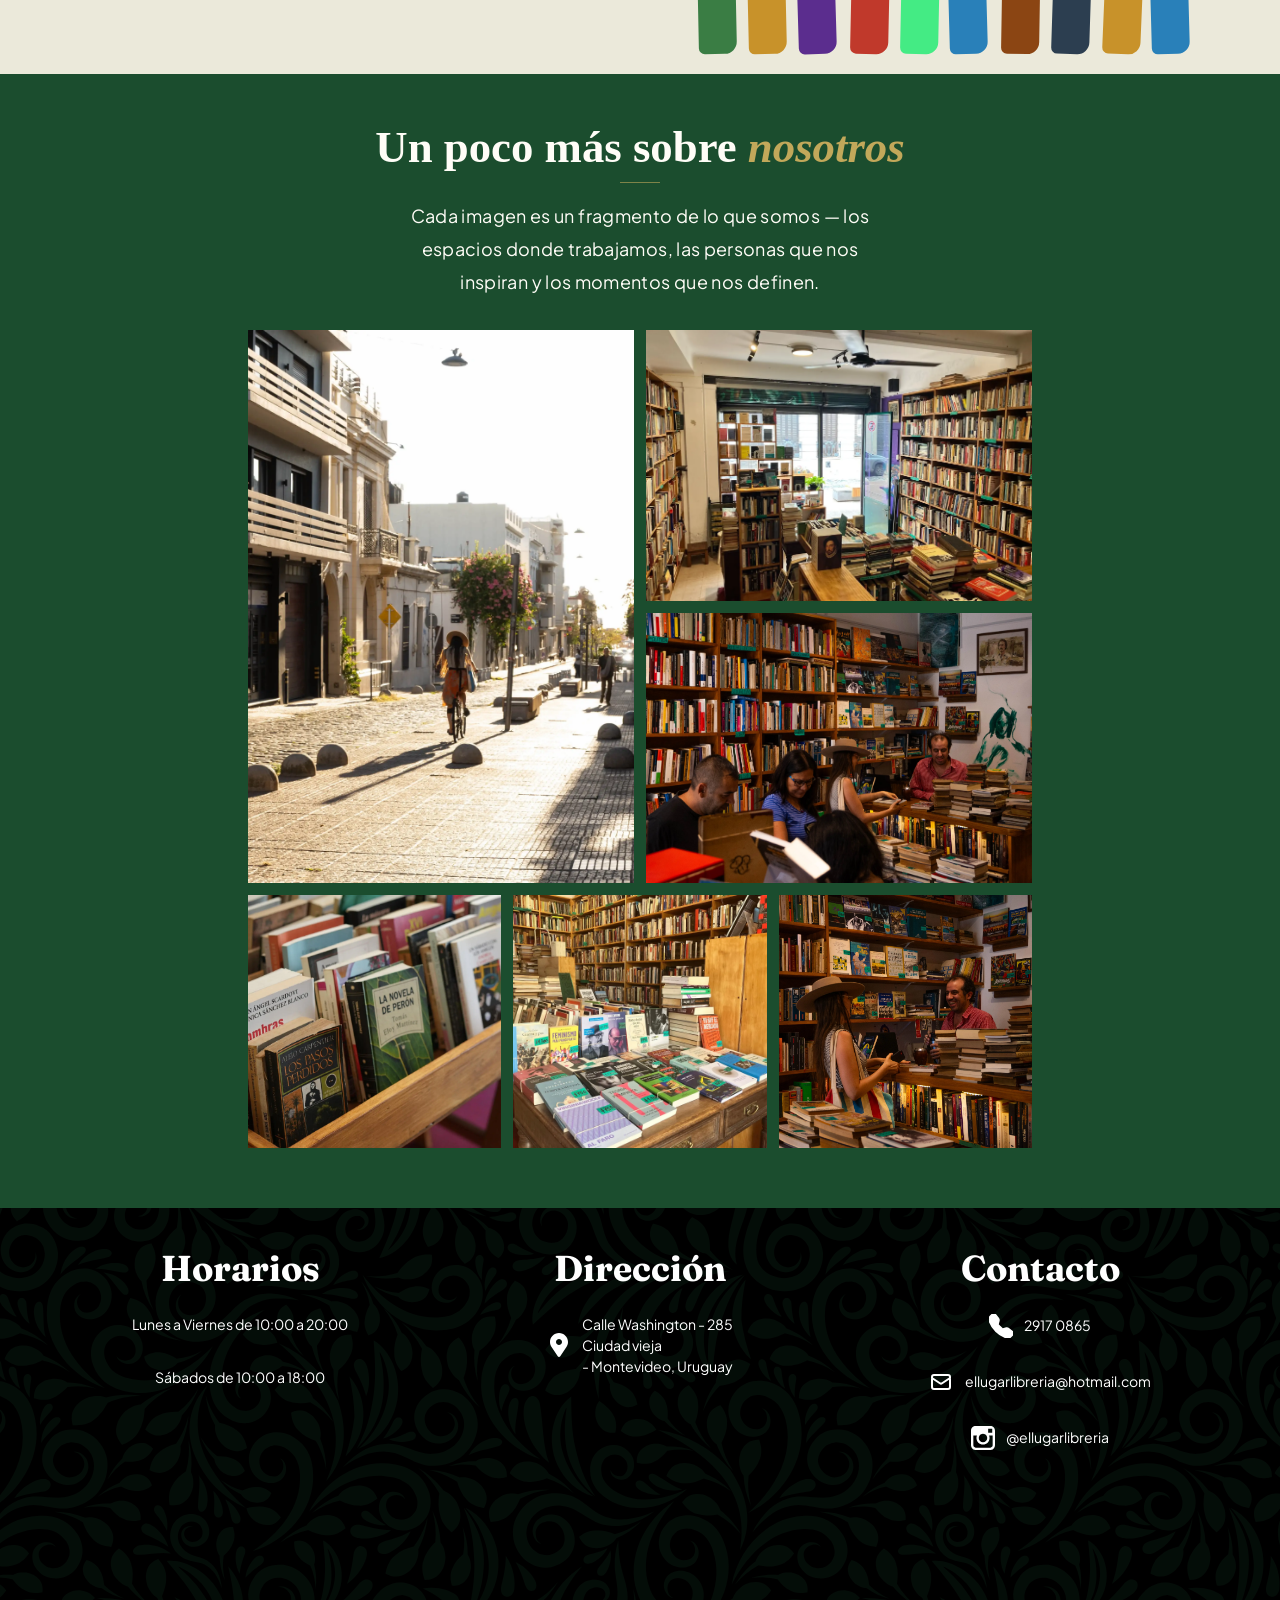
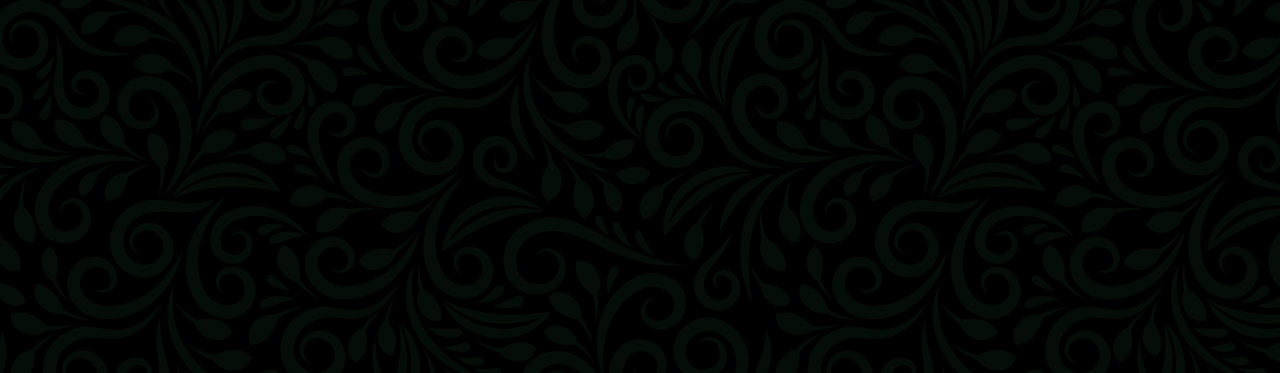
==== commit 54b0db3a: "se agrego funcionalidad de libros destacados" ====
--- a/docs/index.html
+++ b/docs/index.html
@@ -98,11 +98,6 @@
             <aside class="container two-parter hide" style="display: flex; align-items: center;" data-aos="fade-left">
                 <div class="carousel-wrapper">
                     <div class="product-row" id="row">
-                        <div class="card"><img src="Resources/libros/ternura.png"></div> 
-                        <div class="card"><img src="Resources/libros/latregua.png"></div>
-                        <div class="card"><img src="Resources/libros/Asangrefria.png"></div> 
-                        <div class="card"><img src="Resources/libros/cuentoscompletos.png"></div> 
-                        <div class="card"><img src="Resources/libros/laciudadmariolevrero.png"></div>
                     </div>
                 </div>
             </aside>
@@ -434,6 +429,7 @@
 
     <script src="https://unpkg.com/aos@2.3.1/dist/aos.js"></script>
     <script src="https://cdn.jsdelivr.net/npm/bootstrap@5.3.8/dist/js/bootstrap.bundle.min.js" integrity="sha384-FKyoEForCGlyvwx9Hj09JcYn3nv7wiPVlz7YYwJrWVcXK/BmnVDxM+D2scQbITxI" crossorigin="anonymous"></script>
+    <script src="src/js/portadas.js"></script>
     <script src="src/js/index.js"></script>
     <script src="src/js/index_anims.js"></script>
     
--- a/docs/src/css/index.css
+++ b/docs/src/css/index.css
@@ -386,6 +386,7 @@
     gap: 12px;
     
 }
+
 .admin-dashboard-back{
     background-color: #C2A85A;
 }
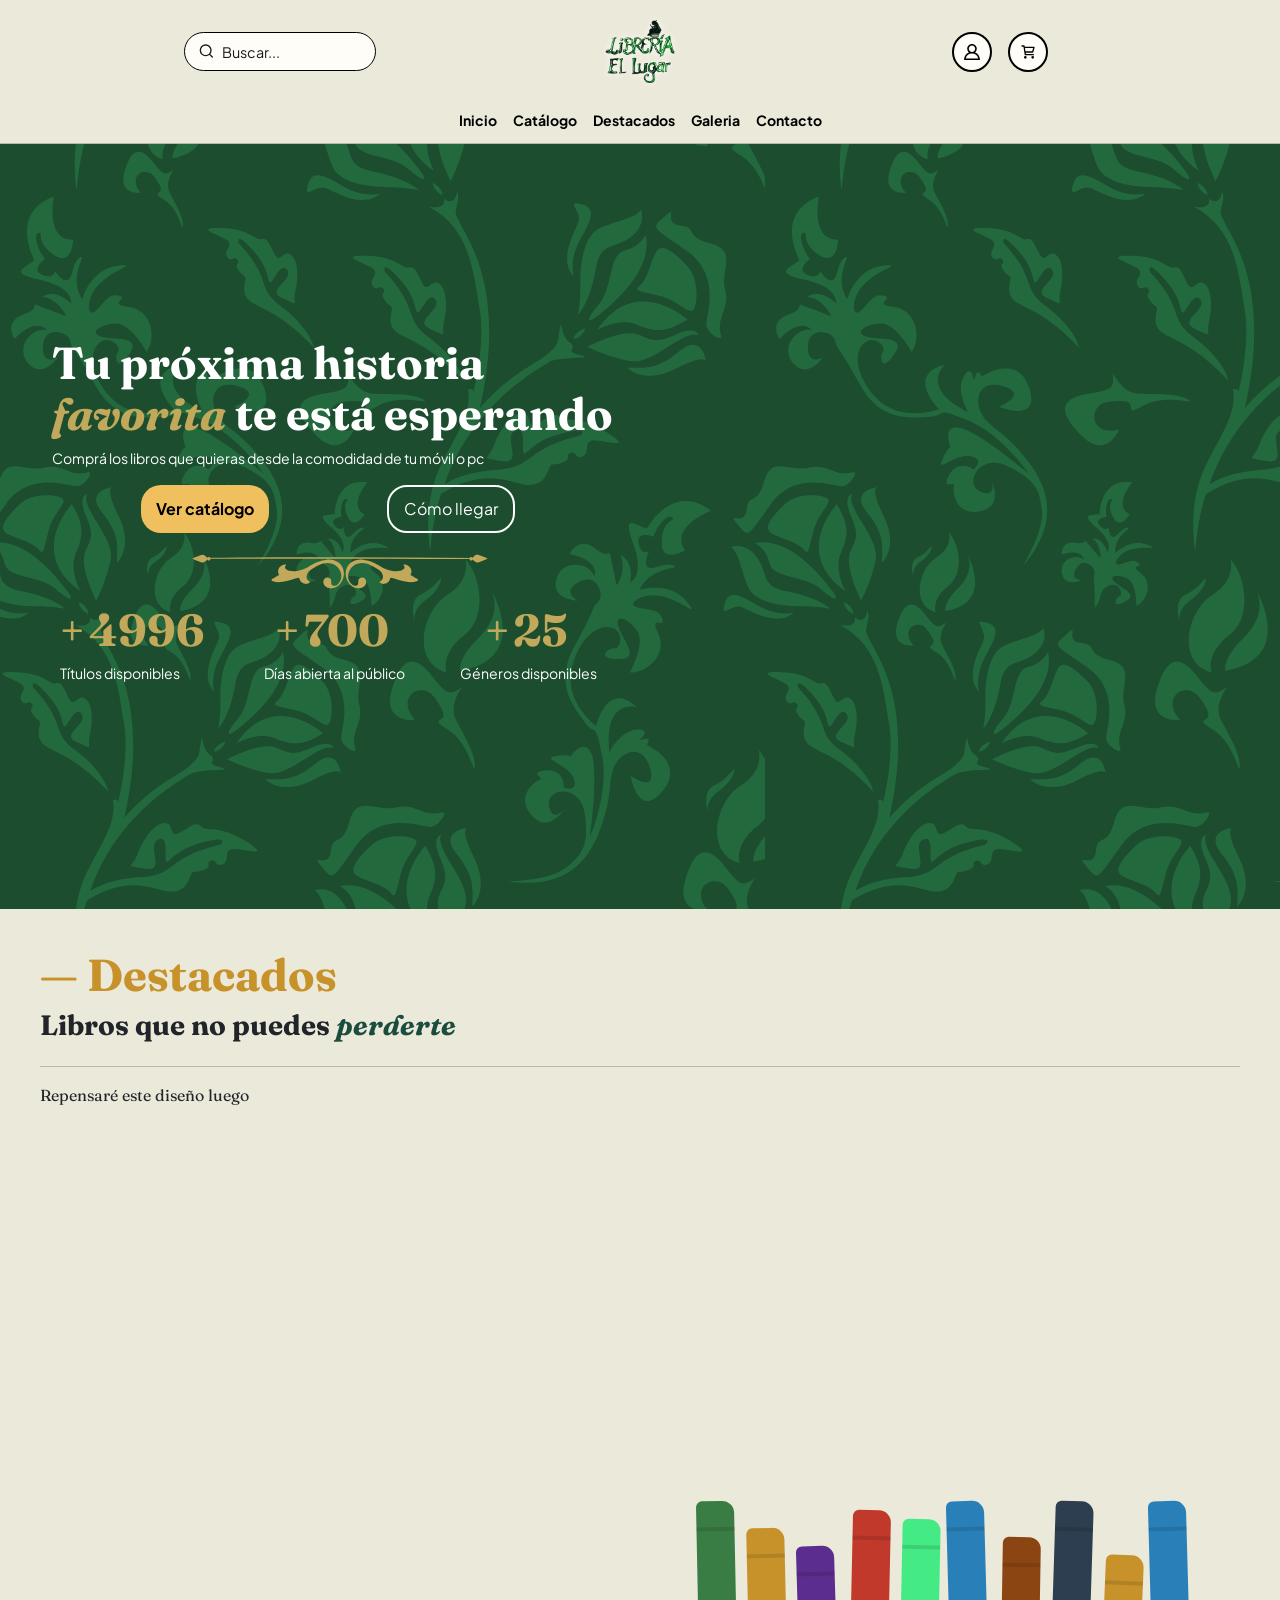
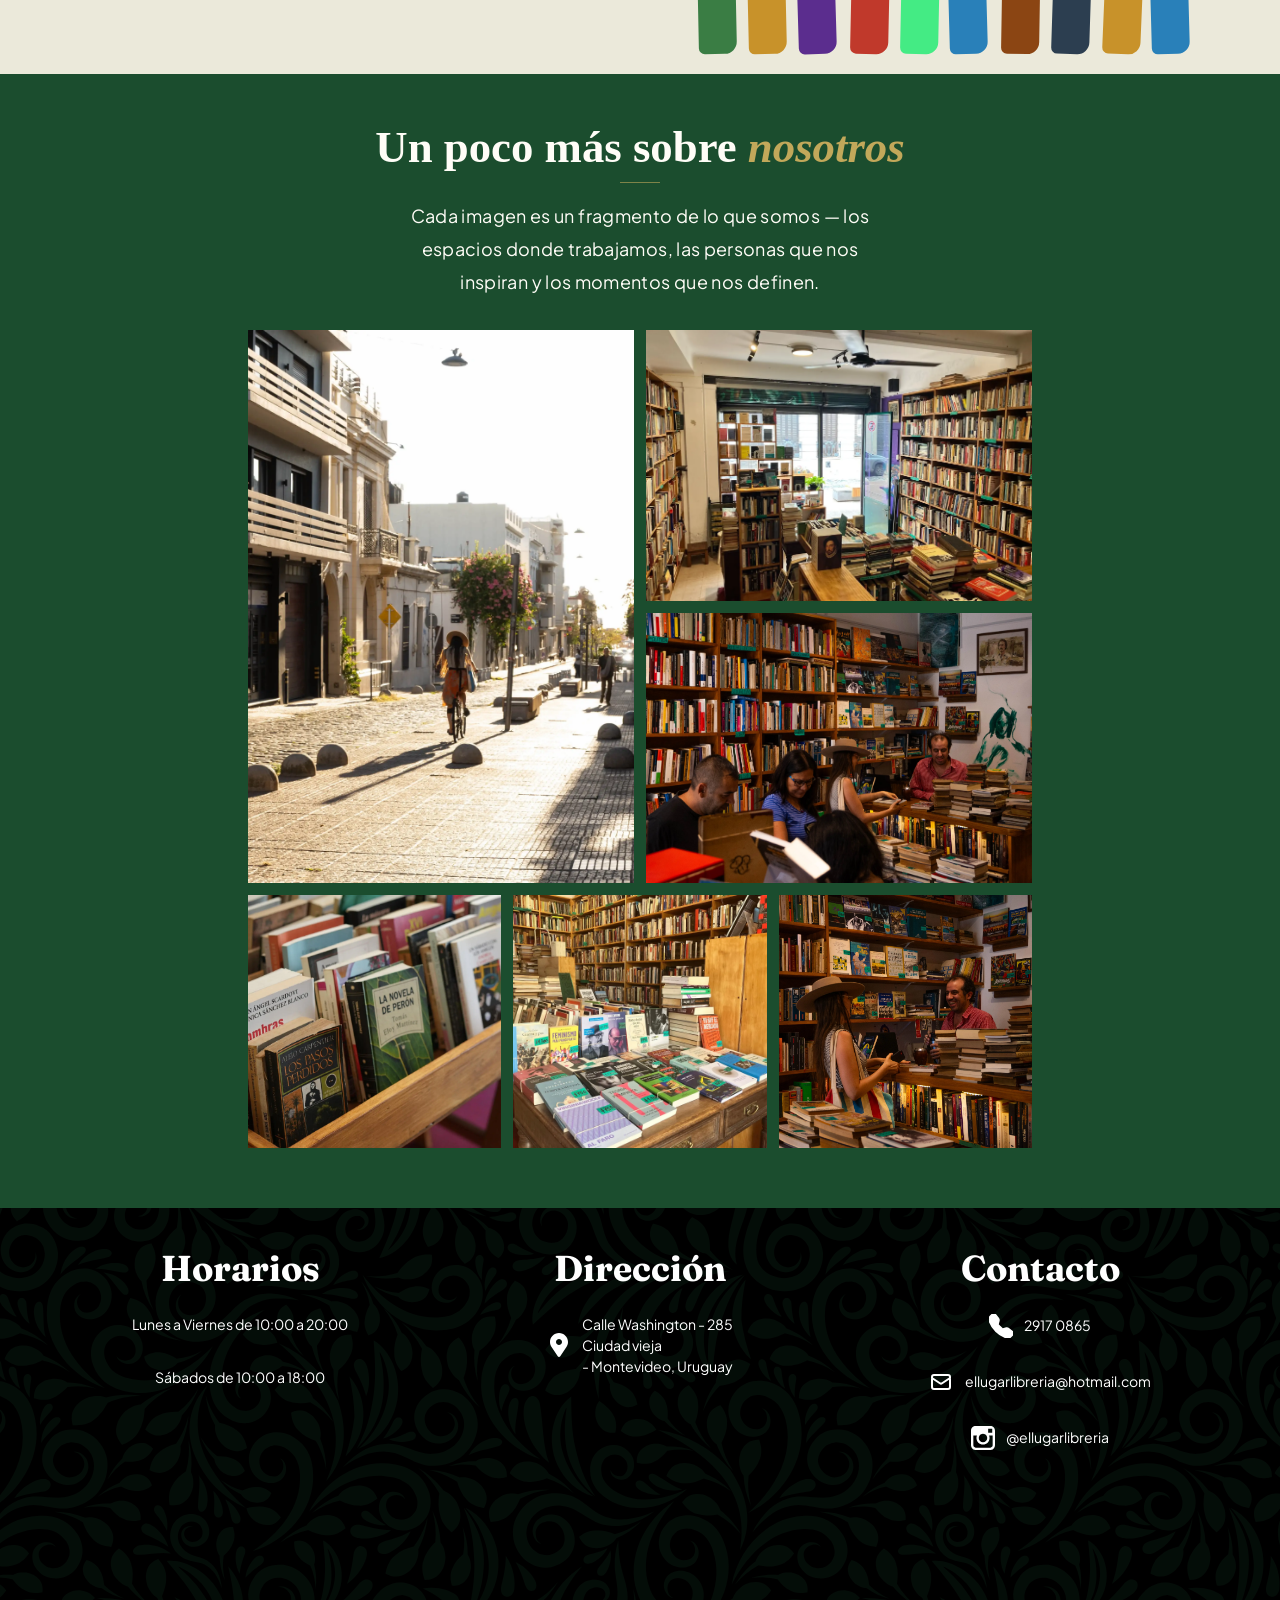
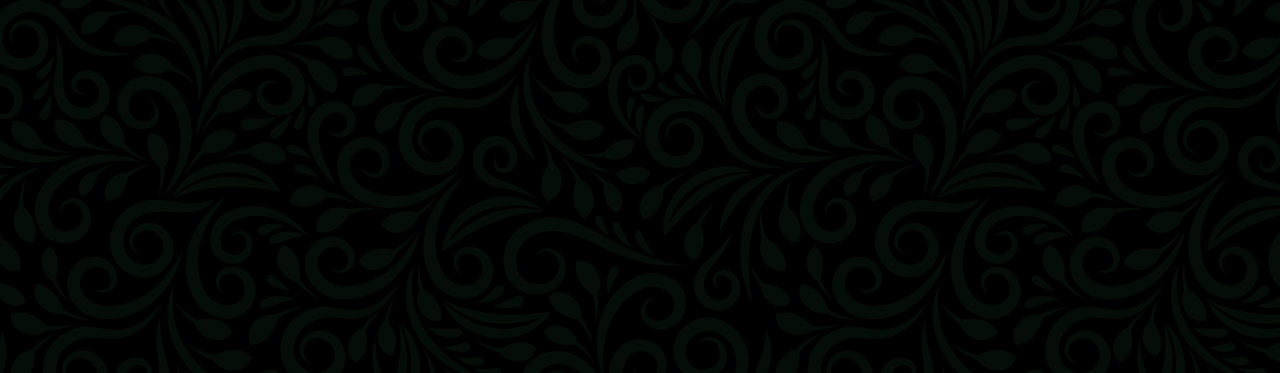
==== commit c6673700: "Paginaci[on fija en movil con js" ====
--- a/docs/index.html
+++ b/docs/index.html
@@ -3,6 +3,8 @@
 <head>
     <meta charset="UTF-8">
     <meta name="viewport" content="width=device-width, initial-scale=1.0">
+    <meta name="author" content="Sebastián Fuenmayor">
+    <meta name="description" content="Libreria online">
     <title>Librería | El Lugar</title>
     <link rel="icon" href="Resources/logos/libreriasimple.jpg" type="image/png">
 
